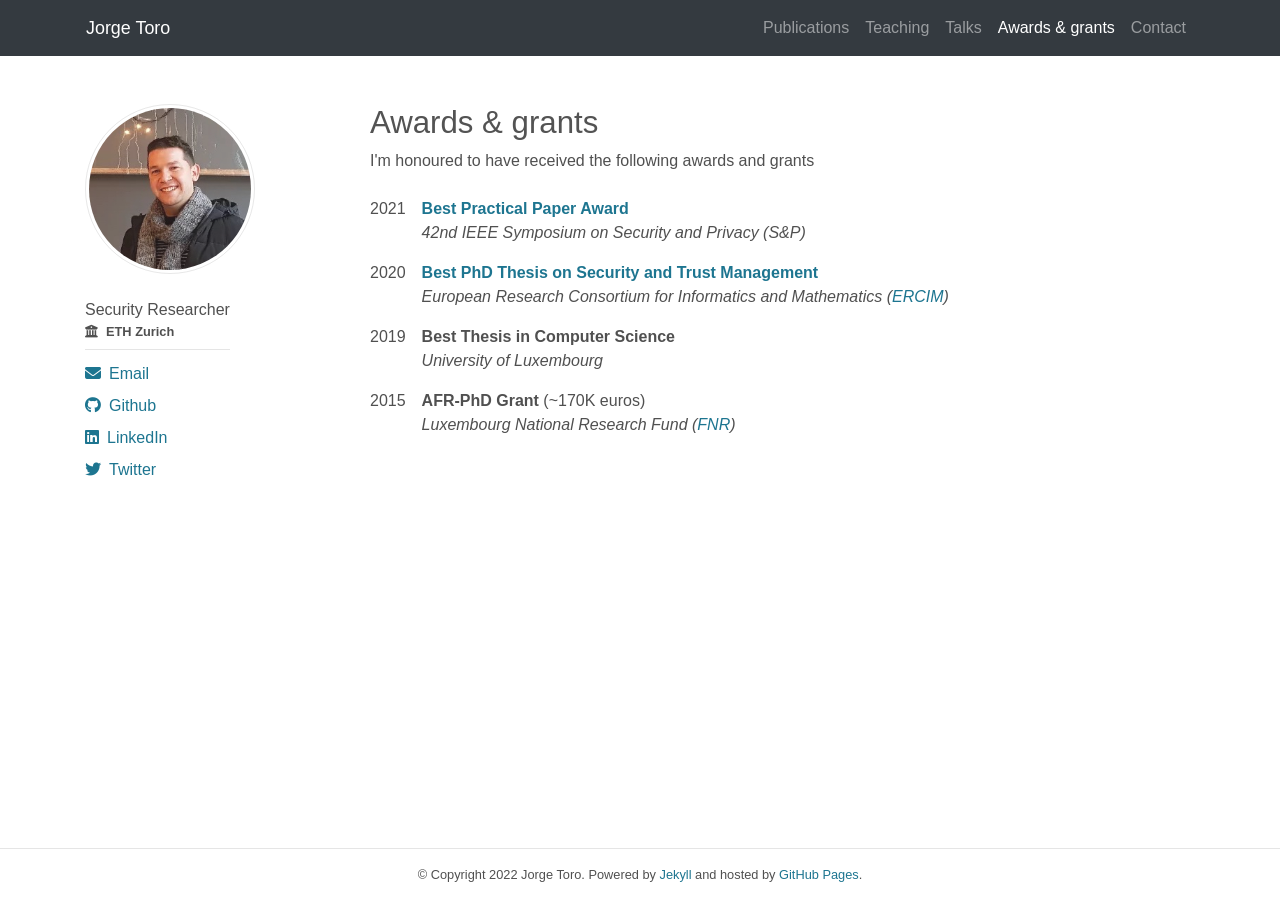
==== awards-n-grants/index.html @ 63fc3875 "update" ====
<!DOCTYPE html> <html lang="en"> <head> <meta charset="utf-8"> <meta name="viewport" content="width=device-width, initial-scale=1, shrink-to-fit=no"> <meta http-equiv="X-UA-Compatible" content="IE=edge"> <title> Awards & grants | Jorge Toro </title> <meta name="description" content="Jorge Toro's academic website."> <meta name="google-site-verification" content="XbaqVxXcDgBON_eYOMAfsf_VuzDrLs3RcIf-P2u_D7I"/> <link rel="stylesheet" href="https://cdn.jsdelivr.net/npm/bootstrap@4.6.2/dist/css/bootstrap.min.css" integrity="sha384-xOolHFLEh07PJGoPkLv1IbcEPTNtaed2xpHsD9ESMhqIYd0nLMwNLD69Npy4HI+N" crossorigin="anonymous"> <link rel="stylesheet" href="https://cdnjs.cloudflare.com/ajax/libs/font-awesome/6.1.2/css/all.min.css" crossorigin="anonymous"> <link href="/assets/img/favicon.png" rel="icon"> <link href="/assets/img/apple-touch-icon.png" rel="apple-touch-icon"> <link rel="stylesheet" href="https://gitcdn.link/repo/jwarby/jekyll-pygments-themes/master/github.css"/> <link rel="stylesheet" href="/assets/css/main.css"> <link rel="canonical" href="/awards-n-grants/"> </head> <body> <div class="bg-dark mb-5 pl-2 pr-2 pl-sm-0 pr-sm-0"> <nav id="navbar" class="container-md navbar navbar-expand-lg navbar-dark"> <a class="navbar-brand" href="/">Jorge Toro</a> <button class="navbar-toggler mb-1" type="button" data-toggle="collapse" data-target="#navbarSupportedContent" aria-controls="navbarSupportedContent" aria-expanded="false" aria-label="Toggle navigation"> <span class="navbar-toggler-icon"></span> </button> <div class="collapse navbar-collapse text-right ml-auto" id="navbarSupportedContent"> <ul class="navbar-nav ml-auto"> <li class="nav-item "> <a class="nav-link" href="/publications/"> Publications </a> </li> <li class="nav-item "> <a class="nav-link" href="/teaching/"> Teaching </a> </li> <li class="nav-item "> <a class="nav-link" href="/talks/"> Talks </a> </li> <li class="nav-item active"> <a class="nav-link" href="/awards-n-grants/"> Awards &amp; grants <span class="sr-only">(current)</span> </a> </li> <li class="nav-item "> <a class="nav-link" href="/contact/"> Contact </a> </li> </ul> </div> </nav> </div> <div id="main-container" class="container-md pb-5"> <div class="row"> <div class="col-sm-3 d-none d-sm-block d-sm-block"> <div class="row"> <div class="col-auto mb-3 pr-sm-4"> <img id="profile-img" src="/assets/img/profile-round.jpg" alt="Profile picture" class="w-100"> </div> <div class="col-auto"> <div class="bio pt-2">Security Researcher</div> <div class="affiliation font-weight-bold small pb-0 pb-sm-2"><a href="https://ethz.ch/en.html" target="_blank" rel="noopener noreferrer"><i class="fa fa-university mr-2"></i><span class="">ETH Zurich</span></a></div> <div class="social d-flex flex-sm-column mt-0 mt-sm-2"> <div class="pt-1 pb-1 pr-2"> <a href="mailto:%6A%6F%72%67%65.%74%6F%72%6F@%69%6E%66.%65%74%68%7A.%63%68"><i class="fas fa-envelope mr-2"></i><span class="d-none d-sm-inline">Email</span></a> </div> <div class="pt-1 pb-1 pr-2"> <a href="https://github.com/jorgetp" target="_blank" rel="noopener noreferrer"><i class="fab fa-github mr-2"></i><span class="d-none d-sm-inline">Github</span></a> </div> <div class="pt-1 pb-1 pr-2"> <a href="https://www.linkedin.com/in/jtoropozo" target="_blank" rel="noopener noreferrer"><i class="fab fa-linkedin mr-2"></i><span class="d-none d-sm-inline">LinkedIn</span></a> </div> <div class="pt-1 pb-1 pr-2"> <a href="https://twitter.com/jtoropozo" target="_blank" rel="noopener noreferrer"><i class="fab fa-twitter mr-2"></i><span class="d-none d-sm-inline">Twitter</span></a> </div> </div> </div> </div> </div> <div class="col-sm-9"> <div><h1>Awards &amp; grants</h1></div> <div>I'm honoured to have received the following awards and grants</div> <div class="mb-3"></div> <table> <tbody> <tr> <td>2021</td> <td> <strong><a href="https://www.ieee-security.org/TC/SP2021/awards.html" target="_blank" rel="noopener noreferrer">Best Practical Paper Award</a></strong><br><em>42nd IEEE Symposium on Security and Privacy (S&amp;P)</em> </td> </tr> <tr> <td>2020</td> <td> <strong><a href="https://www.iit.cnr.it/STM-WG/contentpage06.html" target="_blank" rel="noopener noreferrer">Best PhD Thesis on Security and Trust Management</a></strong><br><em>European Research Consortium for Informatics and Mathematics (<a href="https://www.ercim.eu" target="_blank" rel="noopener noreferrer">ERCIM</a>)</em> </td> </tr> <tr> <td>2019</td> <td> <strong>Best Thesis in Computer Science</strong><br><em>University of Luxembourg</em> </td> </tr> <tr> <td>2015</td> <td> <strong>AFR-PhD Grant</strong> (~170K euros)<br><em>Luxembourg National Research Fund (<a href="https://www.fnr.lu" target="_blank" rel="noopener noreferrer">FNR</a>)</em> </td> </tr> </tbody> </table> </div> </div> </div> <footer class="container-fluid p-3 small text-center"> © Copyright 2022 Jorge Toro. Powered by <a href="http://jekyllrb.com/" target="_blank" rel="noopener noreferrer">Jekyll</a> and hosted by <a href="https://pages.github.com/" target="_blank" rel="noopener noreferrer">GitHub Pages</a>. </footer> </body> <script src="https://cdn.jsdelivr.net/npm/jquery@3.5.1/dist/jquery.slim.min.js" integrity="sha384-DfXdz2htPH0lsSSs5nCTpuj/zy4C+OGpamoFVy38MVBnE+IbbVYUew+OrCXaRkfj" crossorigin="anonymous"></script> <script src="https://cdn.jsdelivr.net/npm/bootstrap@4.6.2/dist/js/bootstrap.bundle.min.js" integrity="sha384-Fy6S3B9q64WdZWQUiU+q4/2Lc9npb8tCaSX9FK7E8HnRr0Jz8D6OP9dO5Vg3Q9ct" crossorigin="anonymous"></script> </html>
---- assets/css/main.css ----
/******************************************************************************* Variables used throughout the theme. To adjust anything, simply edit the variables below and rebuild the theme. */ /******************************************************************************* Themes */ @media (prefers-color-scheme: light) { html { --bg-color: #ffffff; --code-bg-color: #f2f2f2; --text-color: #505050; --theme-color: #1d7590; --divider-color: rgba(0,0,0,.1); } } @media (prefers-color-scheme: dark) { html { --bg-color: #1C1C1D; --code-bg-color: #2c3237; --text-color: #c2c2c2; --theme-color: #7bcce4; --divider-color: #424246; } } /* ================= my custom styling================== */ html, body { color: var(--text-color); background-color: var(--bg-color); font-size: 16px; line-height: 1.5; height: 100%; display: flex; flex-direction: column; } /*#main-container, #navbar { max-width: 1000px; margin: auto; }*/ a, a:hover { color: var(--theme-color); } table th, table td { font-size: 1em; padding-left: 0; padding-right: 1em; padding-top: .5em; padding-bottom: .5em; vertical-align: top; } table.chrono tr td:first-child { white-space: nowrap; } #profile-img { border-radius: 50%; padding: 3px; border: 1px solid var(--divider-color); max-width: 170px; opacity: .9; } #profile-img:hover { opacity: 1; } .navbar-brand { font-size: 1.12em; } .affiliation { border-bottom: 1px solid var(--divider-color); } .affiliation a > span, .affiliation a > i { color: var(--text-color); } .notice { background: var(--code-bg-color); border: 1px solid var(--divider-color); } h1, h2 { opacity: .98; font-weight: 500; } h1 { font-size: 1.95em; } h2 { font-size: 1.7em; } .mt-minus4 { margin-top: -4em; } ol.bibliography { margin: 0; padding: 1.5em; list-style: inherit; } ol.bibliography.mt-minus1 { margin-top: -.75em; } .bib-links { line-height: 2.2em; } .bib-link { white-space: nowrap; margin-right: .3em; padding: 4px 5.5px; border-radius: 3px; border: 1px solid #828282; color: var(--text-color); } .bib-link:hover { text-decoration: none; background: var(--theme-color); border: 1px solid var(--theme-color); color: var(--bg-color); } footer { margin-top: auto; border-top: 1px solid var(--divider-color); } /* responsive design */ @media (max-width: 576px) { #profile-img { max-width: 7em; } .affiliation { border-bottom: none; } .social { font-size: 1.5em; } } /*# sourceMappingURL=main.css.map */
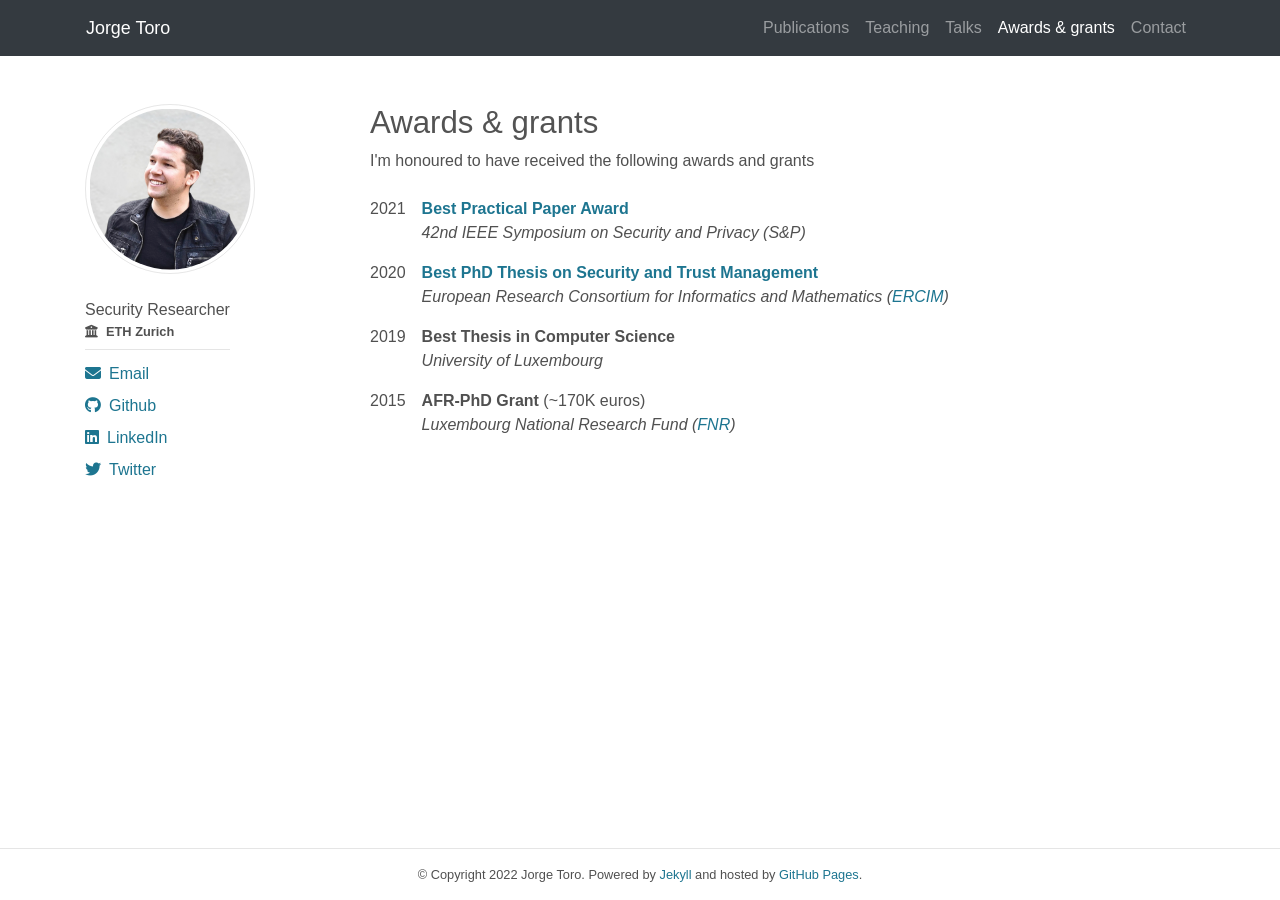
==== commit 6755f511: "update" ====
--- a/awards-n-grants/index.html
+++ b/awards-n-grants/index.html
@@ -1 +1 @@
-<!DOCTYPE html> <html lang="en"> <head> <meta charset="utf-8"> <meta name="viewport" content="width=device-width, initial-scale=1, shrink-to-fit=no"> <meta http-equiv="X-UA-Compatible" content="IE=edge"> <title> Awards & grants | Jorge Toro </title> <meta name="description" content="Jorge Toro's academic website."> <meta name="google-site-verification" content="XbaqVxXcDgBON_eYOMAfsf_VuzDrLs3RcIf-P2u_D7I"/> <link rel="stylesheet" href="https://cdn.jsdelivr.net/npm/bootstrap@4.6.2/dist/css/bootstrap.min.css" integrity="sha384-xOolHFLEh07PJGoPkLv1IbcEPTNtaed2xpHsD9ESMhqIYd0nLMwNLD69Npy4HI+N" crossorigin="anonymous"> <link rel="stylesheet" href="https://cdnjs.cloudflare.com/ajax/libs/font-awesome/6.1.2/css/all.min.css" crossorigin="anonymous"> <link href="/assets/img/favicon.png" rel="icon"> <link href="/assets/img/apple-touch-icon.png" rel="apple-touch-icon"> <link rel="stylesheet" href="https://gitcdn.link/repo/jwarby/jekyll-pygments-themes/master/github.css"/> <link rel="stylesheet" href="/assets/css/main.css"> <link rel="canonical" href="/awards-n-grants/"> </head> <body> <div class="bg-dark mb-5 pl-2 pr-2 pl-sm-0 pr-sm-0"> <nav id="navbar" class="container-md navbar navbar-expand-lg navbar-dark"> <a class="navbar-brand" href="/">Jorge Toro</a> <button class="navbar-toggler mb-1" type="button" data-toggle="collapse" data-target="#navbarSupportedContent" aria-controls="navbarSupportedContent" aria-expanded="false" aria-label="Toggle navigation"> <span class="navbar-toggler-icon"></span> </button> <div class="collapse navbar-collapse text-right ml-auto" id="navbarSupportedContent"> <ul class="navbar-nav ml-auto"> <li class="nav-item "> <a class="nav-link" href="/publications/"> Publications </a> </li> <li class="nav-item "> <a class="nav-link" href="/teaching/"> Teaching </a> </li> <li class="nav-item "> <a class="nav-link" href="/talks/"> Talks </a> </li> <li class="nav-item active"> <a class="nav-link" href="/awards-n-grants/"> Awards &amp; grants <span class="sr-only">(current)</span> </a> </li> <li class="nav-item "> <a class="nav-link" href="/contact/"> Contact </a> </li> </ul> </div> </nav> </div> <div id="main-container" class="container-md pb-5"> <div class="row"> <div class="col-sm-3 d-none d-sm-block d-sm-block"> <div class="row"> <div class="col-auto mb-3 pr-sm-4"> <img id="profile-img" src="/assets/img/profile-round.jpg" alt="Profile picture" class="w-100"> </div> <div class="col-auto"> <div class="bio pt-2">Security Researcher</div> <div class="affiliation font-weight-bold small pb-0 pb-sm-2"><a href="https://ethz.ch/en.html" target="_blank" rel="noopener noreferrer"><i class="fa fa-university mr-2"></i><span class="">ETH Zurich</span></a></div> <div class="social d-flex flex-sm-column mt-0 mt-sm-2"> <div class="pt-1 pb-1 pr-2"> <a href="mailto:%6A%6F%72%67%65.%74%6F%72%6F@%69%6E%66.%65%74%68%7A.%63%68"><i class="fas fa-envelope mr-2"></i><span class="d-none d-sm-inline">Email</span></a> </div> <div class="pt-1 pb-1 pr-2"> <a href="https://github.com/jorgetp" target="_blank" rel="noopener noreferrer"><i class="fab fa-github mr-2"></i><span class="d-none d-sm-inline">Github</span></a> </div> <div class="pt-1 pb-1 pr-2"> <a href="https://www.linkedin.com/in/jtoropozo" target="_blank" rel="noopener noreferrer"><i class="fab fa-linkedin mr-2"></i><span class="d-none d-sm-inline">LinkedIn</span></a> </div> <div class="pt-1 pb-1 pr-2"> <a href="https://twitter.com/jtoropozo" target="_blank" rel="noopener noreferrer"><i class="fab fa-twitter mr-2"></i><span class="d-none d-sm-inline">Twitter</span></a> </div> </div> </div> </div> </div> <div class="col-sm-9"> <div><h1>Awards &amp; grants</h1></div> <div>I'm honoured to have received the following awards and grants</div> <div class="mb-3"></div> <table> <tbody> <tr> <td>2021</td> <td> <strong><a href="https://www.ieee-security.org/TC/SP2021/awards.html" target="_blank" rel="noopener noreferrer">Best Practical Paper Award</a></strong><br><em>42nd IEEE Symposium on Security and Privacy (S&amp;P)</em> </td> </tr> <tr> <td>2020</td> <td> <strong><a href="https://www.iit.cnr.it/STM-WG/contentpage06.html" target="_blank" rel="noopener noreferrer">Best PhD Thesis on Security and Trust Management</a></strong><br><em>European Research Consortium for Informatics and Mathematics (<a href="https://www.ercim.eu" target="_blank" rel="noopener noreferrer">ERCIM</a>)</em> </td> </tr> <tr> <td>2019</td> <td> <strong>Best Thesis in Computer Science</strong><br><em>University of Luxembourg</em> </td> </tr> <tr> <td>2015</td> <td> <strong>AFR-PhD Grant</strong> (~170K euros)<br><em>Luxembourg National Research Fund (<a href="https://www.fnr.lu" target="_blank" rel="noopener noreferrer">FNR</a>)</em> </td> </tr> </tbody> </table> </div> </div> </div> <footer class="container-fluid p-3 small text-center"> © Copyright 2022 Jorge Toro. Powered by <a href="http://jekyllrb.com/" target="_blank" rel="noopener noreferrer">Jekyll</a> and hosted by <a href="https://pages.github.com/" target="_blank" rel="noopener noreferrer">GitHub Pages</a>. </footer> </body> <script src="https://cdn.jsdelivr.net/npm/jquery@3.5.1/dist/jquery.slim.min.js" integrity="sha384-DfXdz2htPH0lsSSs5nCTpuj/zy4C+OGpamoFVy38MVBnE+IbbVYUew+OrCXaRkfj" crossorigin="anonymous"></script> <script src="https://cdn.jsdelivr.net/npm/bootstrap@4.6.2/dist/js/bootstrap.bundle.min.js" integrity="sha384-Fy6S3B9q64WdZWQUiU+q4/2Lc9npb8tCaSX9FK7E8HnRr0Jz8D6OP9dO5Vg3Q9ct" crossorigin="anonymous"></script> </html>+<!DOCTYPE html> <html lang="en"> <head> <meta charset="utf-8"> <meta name="viewport" content="width=device-width, initial-scale=1, shrink-to-fit=no"> <meta http-equiv="X-UA-Compatible" content="IE=edge"> <title> Awards & grants | Jorge Toro </title> <meta name="description" content="Jorge Toro's academic website."> <meta name="google-site-verification" content="XbaqVxXcDgBON_eYOMAfsf_VuzDrLs3RcIf-P2u_D7I"/> <link rel="stylesheet" href="https://cdn.jsdelivr.net/npm/bootstrap@4.6.2/dist/css/bootstrap.min.css" integrity="sha384-xOolHFLEh07PJGoPkLv1IbcEPTNtaed2xpHsD9ESMhqIYd0nLMwNLD69Npy4HI+N" crossorigin="anonymous"> <link rel="stylesheet" href="https://cdnjs.cloudflare.com/ajax/libs/font-awesome/6.1.2/css/all.min.css" crossorigin="anonymous"> <link href="/assets/img/favicon.png" rel="icon"> <link href="/assets/img/apple-touch-icon.png" rel="apple-touch-icon"> <link rel="stylesheet" href="https://gitcdn.link/repo/jwarby/jekyll-pygments-themes/master/github.css"/> <link rel="stylesheet" href="/assets/css/main.css"> <link rel="canonical" href="/awards-n-grants/"> </head> <body> <div class="bg-dark mb-5 pl-2 pr-2 pl-sm-0 pr-sm-0"> <nav id="navbar" class="container-md navbar navbar-expand-lg navbar-dark"> <a class="navbar-brand" href="/">Jorge Toro</a> <button class="navbar-toggler mb-1" type="button" data-toggle="collapse" data-target="#navbarSupportedContent" aria-controls="navbarSupportedContent" aria-expanded="false" aria-label="Toggle navigation"> <span class="navbar-toggler-icon"></span> </button> <div class="collapse navbar-collapse text-right ml-auto" id="navbarSupportedContent"> <ul class="navbar-nav ml-auto"> <li class="nav-item "> <a class="nav-link" href="/publications/"> Publications </a> </li> <li class="nav-item "> <a class="nav-link" href="/teaching/"> Teaching </a> </li> <li class="nav-item "> <a class="nav-link" href="/talks/"> Talks </a> </li> <li class="nav-item active"> <a class="nav-link" href="/awards-n-grants/"> Awards &amp; grants <span class="sr-only">(current)</span> </a> </li> <li class="nav-item "> <a class="nav-link" href="/contact/"> Contact </a> </li> </ul> </div> </nav> </div> <div id="main-container" class="container-md pb-5"> <div class="row"> <div class="col-sm-3 d-none d-sm-block d-sm-block"> <div class="row"> <div class="col-auto mb-3 pr-sm-4"> <img id="profile-img" src="/assets/img/profile.jpg" alt="Profile picture" class="w-100"> </div> <div class="col-auto"> <div class="bio pt-2">Security Researcher</div> <div class="affiliation font-weight-bold small pb-0 pb-sm-2"><a href="https://ethz.ch/en.html" target="_blank" rel="noopener noreferrer"><i class="fa fa-university mr-2"></i><span class="">ETH Zurich</span></a></div> <div class="social d-flex flex-sm-column mt-0 mt-sm-2"> <div class="pt-1 pb-1 pr-2"> <a href="mailto:%6A%6F%72%67%65.%74%6F%72%6F@%69%6E%66.%65%74%68%7A.%63%68"><i class="fas fa-envelope mr-2"></i><span class="d-none d-sm-inline">Email</span></a> </div> <div class="pt-1 pb-1 pr-2"> <a href="https://github.com/jorgetp" target="_blank" rel="noopener noreferrer"><i class="fab fa-github mr-2"></i><span class="d-none d-sm-inline">Github</span></a> </div> <div class="pt-1 pb-1 pr-2"> <a href="https://www.linkedin.com/in/jtoropozo" target="_blank" rel="noopener noreferrer"><i class="fab fa-linkedin mr-2"></i><span class="d-none d-sm-inline">LinkedIn</span></a> </div> <div class="pt-1 pb-1 pr-2"> <a href="https://twitter.com/jtoropozo" target="_blank" rel="noopener noreferrer"><i class="fab fa-twitter mr-2"></i><span class="d-none d-sm-inline">Twitter</span></a> </div> </div> </div> </div> </div> <div class="col-sm-9"> <div><h1>Awards &amp; grants</h1></div> <div>I'm honoured to have received the following awards and grants</div> <div class="mb-3"></div> <table> <tbody> <tr> <td>2021</td> <td> <strong><a href="https://www.ieee-security.org/TC/SP2021/awards.html" target="_blank" rel="noopener noreferrer">Best Practical Paper Award</a></strong><br><em>42nd IEEE Symposium on Security and Privacy (S&amp;P)</em> </td> </tr> <tr> <td>2020</td> <td> <strong><a href="https://www.iit.cnr.it/STM-WG/contentpage06.html" target="_blank" rel="noopener noreferrer">Best PhD Thesis on Security and Trust Management</a></strong><br><em>European Research Consortium for Informatics and Mathematics (<a href="https://www.ercim.eu" target="_blank" rel="noopener noreferrer">ERCIM</a>)</em> </td> </tr> <tr> <td>2019</td> <td> <strong>Best Thesis in Computer Science</strong><br><em>University of Luxembourg</em> </td> </tr> <tr> <td>2015</td> <td> <strong>AFR-PhD Grant</strong> (~170K euros)<br><em>Luxembourg National Research Fund (<a href="https://www.fnr.lu" target="_blank" rel="noopener noreferrer">FNR</a>)</em> </td> </tr> </tbody> </table> </div> </div> </div> <footer class="container-fluid p-3 small text-center"> © Copyright 2022 Jorge Toro. Powered by <a href="http://jekyllrb.com/" target="_blank" rel="noopener noreferrer">Jekyll</a> and hosted by <a href="https://pages.github.com/" target="_blank" rel="noopener noreferrer">GitHub Pages</a>. </footer> </body> <script src="https://cdn.jsdelivr.net/npm/jquery@3.5.1/dist/jquery.slim.min.js" integrity="sha384-DfXdz2htPH0lsSSs5nCTpuj/zy4C+OGpamoFVy38MVBnE+IbbVYUew+OrCXaRkfj" crossorigin="anonymous"></script> <script src="https://cdn.jsdelivr.net/npm/bootstrap@4.6.2/dist/js/bootstrap.bundle.min.js" integrity="sha384-Fy6S3B9q64WdZWQUiU+q4/2Lc9npb8tCaSX9FK7E8HnRr0Jz8D6OP9dO5Vg3Q9ct" crossorigin="anonymous"></script> </html>
--- a/assets/css/main.css
+++ b/assets/css/main.css
@@ -1 +1 @@
-/******************************************************************************* Variables used throughout the theme. To adjust anything, simply edit the variables below and rebuild the theme. */ /******************************************************************************* Themes */ @media (prefers-color-scheme: light) { html { --bg-color: #ffffff; --code-bg-color: #f2f2f2; --text-color: #505050; --theme-color: #1d7590; --divider-color: rgba(0,0,0,.1); } } @media (prefers-color-scheme: dark) { html { --bg-color: #1C1C1D; --code-bg-color: #2c3237; --text-color: #c2c2c2; --theme-color: #7bcce4; --divider-color: #424246; } } /* ================= my custom styling================== */ html, body { color: var(--text-color); background-color: var(--bg-color); font-size: 16px; line-height: 1.5; height: 100%; display: flex; flex-direction: column; } /*#main-container, #navbar { max-width: 1000px; margin: auto; }*/ a, a:hover { color: var(--theme-color); } table th, table td { font-size: 1em; padding-left: 0; padding-right: 1em; padding-top: .5em; padding-bottom: .5em; vertical-align: top; } table.chrono tr td:first-child { white-space: nowrap; } #profile-img { border-radius: 50%; padding: 3px; border: 1px solid var(--divider-color); max-width: 170px; opacity: .9; } #profile-img:hover { opacity: 1; } .navbar-brand { font-size: 1.12em; } .affiliation { border-bottom: 1px solid var(--divider-color); } .affiliation a > span, .affiliation a > i { color: var(--text-color); } .notice { background: var(--code-bg-color); border: 1px solid var(--divider-color); } h1, h2 { opacity: .98; font-weight: 500; } h1 { font-size: 1.95em; } h2 { font-size: 1.7em; } .mt-minus4 { margin-top: -4em; } ol.bibliography { margin: 0; padding: 1.5em; list-style: inherit; } ol.bibliography.mt-minus1 { margin-top: -.75em; } .bib-links { line-height: 2.2em; } .bib-link { white-space: nowrap; margin-right: .3em; padding: 4px 5.5px; border-radius: 3px; border: 1px solid #828282; color: var(--text-color); } .bib-link:hover { text-decoration: none; background: var(--theme-color); border: 1px solid var(--theme-color); color: var(--bg-color); } footer { margin-top: auto; border-top: 1px solid var(--divider-color); } /* responsive design */ @media (max-width: 576px) { #profile-img { max-width: 7em; } .affiliation { border-bottom: none; } .social { font-size: 1.5em; } } /*# sourceMappingURL=main.css.map */+/******************************************************************************* Variables used throughout the theme. To adjust anything, simply edit the variables below and rebuild the theme. */ /******************************************************************************* Themes */ @media (prefers-color-scheme: light) { html { --bg-color: #ffffff; --code-bg-color: #f2f2f2; --text-color: #505050; --theme-color: #1d7590; --divider-color: rgba(0,0,0,.1); } } @media (prefers-color-scheme: dark) { html { --bg-color: #1C1C1D; --code-bg-color: #2c3237; --text-color: #c2c2c2; --theme-color: #7bcce4; --divider-color: #424246; } } /* ================= my custom styling================== */ html, body { color: var(--text-color); background-color: var(--bg-color); font-size: 16px; line-height: 1.5; height: 100%; display: flex; flex-direction: column; } /*#main-container, #navbar { max-width: 1000px; margin: auto; }*/ a, a:hover { color: var(--theme-color); } table th, table td { font-size: 1em; padding-left: 0; padding-right: 1em; padding-top: .5em; padding-bottom: .5em; vertical-align: top; } table.chrono tr td:first-child { white-space: nowrap; } #profile-img { border-radius: 50%; padding: 3.5px; border: 1px solid var(--divider-color); max-width: 170px; opacity: .95; } .navbar-brand { font-size: 1.12em; } .affiliation { border-bottom: 1px solid var(--divider-color); } .affiliation a > span, .affiliation a > i { color: var(--text-color); } .notice { background: var(--code-bg-color); border: 1px solid var(--divider-color); } h1, h2 { opacity: .98; font-weight: 500; } h1 { font-size: 1.95em; } h2 { font-size: 1.7em; } .mt-minus4 { margin-top: -4em; } ol.bibliography { margin: 0; padding: 1.5em; list-style: inherit; } ol.bibliography.mt-minus1 { margin-top: -.75em; } .bib-links { line-height: 2.2em; } .bib-link { white-space: nowrap; margin-right: .3em; padding: 4px 5.5px; border-radius: 3px; border: 1px solid #828282; color: var(--text-color); } .bib-link:hover { text-decoration: none; background: var(--theme-color); border: 1px solid var(--theme-color); color: var(--bg-color); } footer { margin-top: auto; border-top: 1px solid var(--divider-color); } /* responsive design */ @media (max-width: 576px) { #profile-img { max-width: 7em; } .affiliation { border-bottom: none; } .social { font-size: 1.5em; } } /*# sourceMappingURL=main.css.map */
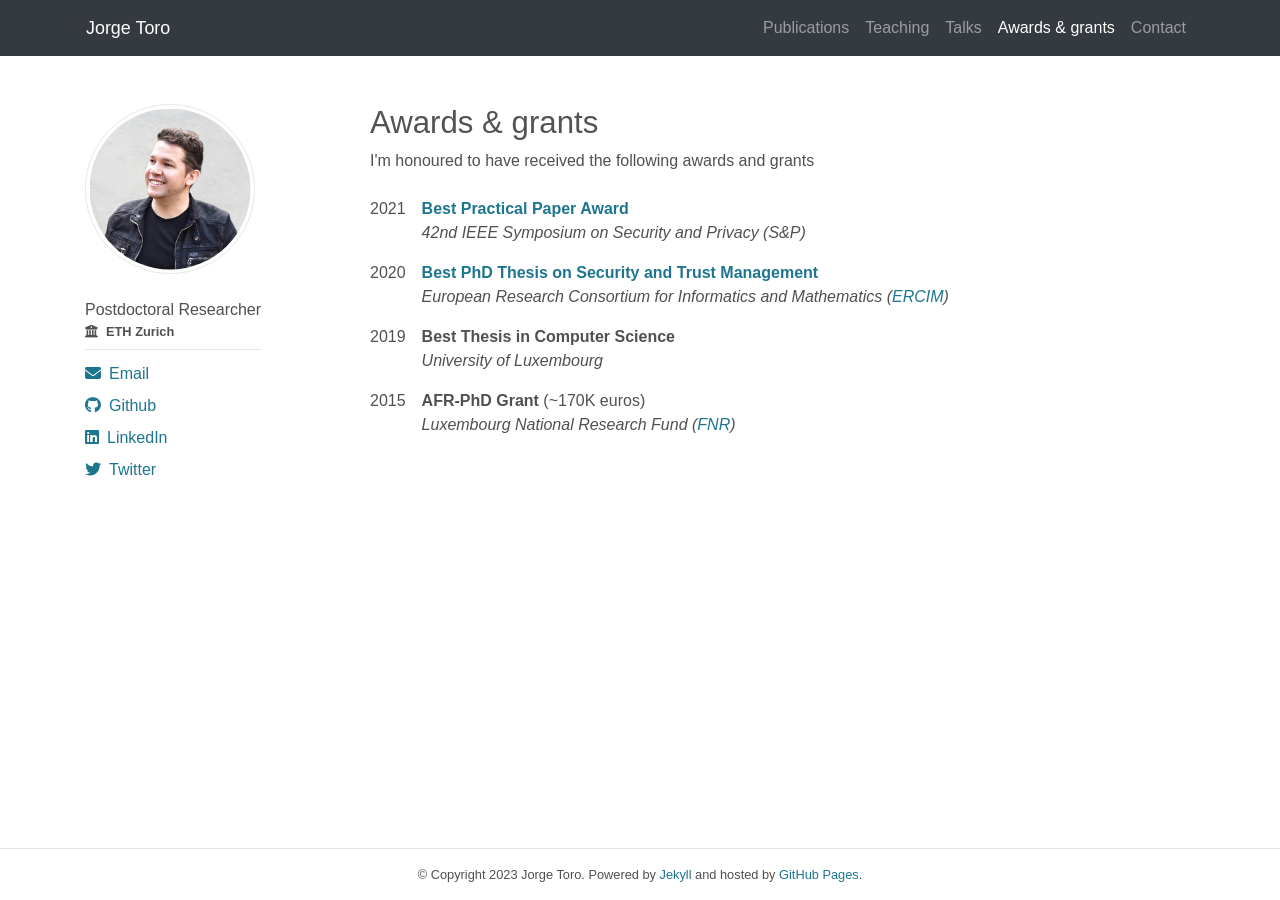
==== commit 78369409: "update" ====
--- a/awards-n-grants/index.html
+++ b/awards-n-grants/index.html
@@ -1 +1 @@
-<!DOCTYPE html> <html lang="en"> <head> <meta charset="utf-8"> <meta name="viewport" content="width=device-width, initial-scale=1, shrink-to-fit=no"> <meta http-equiv="X-UA-Compatible" content="IE=edge"> <title> Awards & grants | Jorge Toro </title> <meta name="description" content="Jorge Toro's academic website."> <meta name="google-site-verification" content="XbaqVxXcDgBON_eYOMAfsf_VuzDrLs3RcIf-P2u_D7I"/> <link rel="stylesheet" href="https://cdn.jsdelivr.net/npm/bootstrap@4.6.2/dist/css/bootstrap.min.css" integrity="sha384-xOolHFLEh07PJGoPkLv1IbcEPTNtaed2xpHsD9ESMhqIYd0nLMwNLD69Npy4HI+N" crossorigin="anonymous"> <link rel="stylesheet" href="https://cdnjs.cloudflare.com/ajax/libs/font-awesome/6.1.2/css/all.min.css" crossorigin="anonymous"> <link href="/assets/img/favicon.png" rel="icon"> <link href="/assets/img/apple-touch-icon.png" rel="apple-touch-icon"> <link rel="stylesheet" href="https://gitcdn.link/repo/jwarby/jekyll-pygments-themes/master/github.css"/> <link rel="stylesheet" href="/assets/css/main.css"> <link rel="canonical" href="/awards-n-grants/"> </head> <body> <div class="bg-dark mb-5 pl-2 pr-2 pl-sm-0 pr-sm-0"> <nav id="navbar" class="container-md navbar navbar-expand-lg navbar-dark"> <a class="navbar-brand" href="/">Jorge Toro</a> <button class="navbar-toggler mb-1" type="button" data-toggle="collapse" data-target="#navbarSupportedContent" aria-controls="navbarSupportedContent" aria-expanded="false" aria-label="Toggle navigation"> <span class="navbar-toggler-icon"></span> </button> <div class="collapse navbar-collapse text-right ml-auto" id="navbarSupportedContent"> <ul class="navbar-nav ml-auto"> <li class="nav-item "> <a class="nav-link" href="/publications/"> Publications </a> </li> <li class="nav-item "> <a class="nav-link" href="/teaching/"> Teaching </a> </li> <li class="nav-item "> <a class="nav-link" href="/talks/"> Talks </a> </li> <li class="nav-item active"> <a class="nav-link" href="/awards-n-grants/"> Awards &amp; grants <span class="sr-only">(current)</span> </a> </li> <li class="nav-item "> <a class="nav-link" href="/contact/"> Contact </a> </li> </ul> </div> </nav> </div> <div id="main-container" class="container-md pb-5"> <div class="row"> <div class="col-sm-3 d-none d-sm-block d-sm-block"> <div class="row"> <div class="col-auto mb-3 pr-sm-4"> <img id="profile-img" src="/assets/img/profile.jpg" alt="Profile picture" class="w-100"> </div> <div class="col-auto"> <div class="bio pt-2">Security Researcher</div> <div class="affiliation font-weight-bold small pb-0 pb-sm-2"><a href="https://ethz.ch/en.html" target="_blank" rel="noopener noreferrer"><i class="fa fa-university mr-2"></i><span class="">ETH Zurich</span></a></div> <div class="social d-flex flex-sm-column mt-0 mt-sm-2"> <div class="pt-1 pb-1 pr-2"> <a href="mailto:%6A%6F%72%67%65.%74%6F%72%6F@%69%6E%66.%65%74%68%7A.%63%68"><i class="fas fa-envelope mr-2"></i><span class="d-none d-sm-inline">Email</span></a> </div> <div class="pt-1 pb-1 pr-2"> <a href="https://github.com/jorgetp" target="_blank" rel="noopener noreferrer"><i class="fab fa-github mr-2"></i><span class="d-none d-sm-inline">Github</span></a> </div> <div class="pt-1 pb-1 pr-2"> <a href="https://www.linkedin.com/in/jtoropozo" target="_blank" rel="noopener noreferrer"><i class="fab fa-linkedin mr-2"></i><span class="d-none d-sm-inline">LinkedIn</span></a> </div> <div class="pt-1 pb-1 pr-2"> <a href="https://twitter.com/jtoropozo" target="_blank" rel="noopener noreferrer"><i class="fab fa-twitter mr-2"></i><span class="d-none d-sm-inline">Twitter</span></a> </div> </div> </div> </div> </div> <div class="col-sm-9"> <div><h1>Awards &amp; grants</h1></div> <div>I'm honoured to have received the following awards and grants</div> <div class="mb-3"></div> <table> <tbody> <tr> <td>2021</td> <td> <strong><a href="https://www.ieee-security.org/TC/SP2021/awards.html" target="_blank" rel="noopener noreferrer">Best Practical Paper Award</a></strong><br><em>42nd IEEE Symposium on Security and Privacy (S&amp;P)</em> </td> </tr> <tr> <td>2020</td> <td> <strong><a href="https://www.iit.cnr.it/STM-WG/contentpage06.html" target="_blank" rel="noopener noreferrer">Best PhD Thesis on Security and Trust Management</a></strong><br><em>European Research Consortium for Informatics and Mathematics (<a href="https://www.ercim.eu" target="_blank" rel="noopener noreferrer">ERCIM</a>)</em> </td> </tr> <tr> <td>2019</td> <td> <strong>Best Thesis in Computer Science</strong><br><em>University of Luxembourg</em> </td> </tr> <tr> <td>2015</td> <td> <strong>AFR-PhD Grant</strong> (~170K euros)<br><em>Luxembourg National Research Fund (<a href="https://www.fnr.lu" target="_blank" rel="noopener noreferrer">FNR</a>)</em> </td> </tr> </tbody> </table> </div> </div> </div> <footer class="container-fluid p-3 small text-center"> © Copyright 2022 Jorge Toro. Powered by <a href="http://jekyllrb.com/" target="_blank" rel="noopener noreferrer">Jekyll</a> and hosted by <a href="https://pages.github.com/" target="_blank" rel="noopener noreferrer">GitHub Pages</a>. </footer> </body> <script src="https://cdn.jsdelivr.net/npm/jquery@3.5.1/dist/jquery.slim.min.js" integrity="sha384-DfXdz2htPH0lsSSs5nCTpuj/zy4C+OGpamoFVy38MVBnE+IbbVYUew+OrCXaRkfj" crossorigin="anonymous"></script> <script src="https://cdn.jsdelivr.net/npm/bootstrap@4.6.2/dist/js/bootstrap.bundle.min.js" integrity="sha384-Fy6S3B9q64WdZWQUiU+q4/2Lc9npb8tCaSX9FK7E8HnRr0Jz8D6OP9dO5Vg3Q9ct" crossorigin="anonymous"></script> </html>+<!DOCTYPE html> <html lang="en"> <head> <meta charset="utf-8"> <meta name="viewport" content="width=device-width, initial-scale=1, shrink-to-fit=no"> <meta http-equiv="X-UA-Compatible" content="IE=edge"> <title> Awards & grants | Jorge Toro </title> <meta name="description" content="Jorge Toro's academic website."> <meta name="google-site-verification" content="XbaqVxXcDgBON_eYOMAfsf_VuzDrLs3RcIf-P2u_D7I"/> <link rel="stylesheet" href="https://cdn.jsdelivr.net/npm/bootstrap@4.6.2/dist/css/bootstrap.min.css" integrity="sha384-xOolHFLEh07PJGoPkLv1IbcEPTNtaed2xpHsD9ESMhqIYd0nLMwNLD69Npy4HI+N" crossorigin="anonymous"> <link rel="stylesheet" href="https://cdnjs.cloudflare.com/ajax/libs/font-awesome/6.1.2/css/all.min.css" crossorigin="anonymous"> <link href="/assets/img/favicon.png" rel="icon"> <link href="/assets/img/apple-touch-icon.png" rel="apple-touch-icon"> <link rel="stylesheet" href="https://gitcdn.link/repo/jwarby/jekyll-pygments-themes/master/github.css"/> <link rel="stylesheet" href="/assets/css/main.css"> <link rel="canonical" href="/awards-n-grants/"> </head> <body> <div class="bg-dark mb-5 pl-2 pr-2 pl-sm-0 pr-sm-0"> <nav id="navbar" class="container-md navbar navbar-expand-lg navbar-dark"> <a class="navbar-brand" href="/">Jorge Toro</a> <button class="navbar-toggler mb-1" type="button" data-toggle="collapse" data-target="#navbarSupportedContent" aria-controls="navbarSupportedContent" aria-expanded="false" aria-label="Toggle navigation"> <span class="navbar-toggler-icon"></span> </button> <div class="collapse navbar-collapse text-right ml-auto" id="navbarSupportedContent"> <ul class="navbar-nav ml-auto"> <li class="nav-item "> <a class="nav-link" href="/publications/"> Publications </a> </li> <li class="nav-item "> <a class="nav-link" href="/teaching/"> Teaching </a> </li> <li class="nav-item "> <a class="nav-link" href="/talks/"> Talks </a> </li> <li class="nav-item active"> <a class="nav-link" href="/awards-n-grants/"> Awards &amp; grants <span class="sr-only">(current)</span> </a> </li> <li class="nav-item "> <a class="nav-link" href="/contact/"> Contact </a> </li> </ul> </div> </nav> </div> <div id="main-container" class="container-md pb-5"> <div class="row"> <div class="col-sm-3 d-none d-sm-block d-sm-block"> <div class="row"> <div class="col-auto mb-3 pr-sm-4"> <img id="profile-img" src="/assets/img/profile.jpg" alt="Profile picture" class="w-100"> </div> <div class="col-auto"> <div class="bio pt-2">Postdoctoral Researcher</div> <div class="affiliation font-weight-bold small pb-0 pb-sm-2"><a href="https://ethz.ch/en.html" target="_blank" rel="noopener noreferrer"><i class="fa fa-university mr-2"></i><span class="">ETH Zurich</span></a></div> <div class="social d-flex flex-sm-column mt-0 mt-sm-2"> <div class="pt-1 pb-1 pr-2"> <a href="mailto:%6A%6F%72%67%65.%74%6F%72%6F@%69%6E%66.%65%74%68%7A.%63%68"><i class="fas fa-envelope mr-2"></i><span class="d-none d-sm-inline">Email</span></a> </div> <div class="pt-1 pb-1 pr-2"> <a href="https://github.com/jorgetp" target="_blank" rel="noopener noreferrer"><i class="fab fa-github mr-2"></i><span class="d-none d-sm-inline">Github</span></a> </div> <div class="pt-1 pb-1 pr-2"> <a href="https://www.linkedin.com/in/jtoropozo" target="_blank" rel="noopener noreferrer"><i class="fab fa-linkedin mr-2"></i><span class="d-none d-sm-inline">LinkedIn</span></a> </div> <div class="pt-1 pb-1 pr-2"> <a href="https://twitter.com/jtoropozo" target="_blank" rel="noopener noreferrer"><i class="fab fa-twitter mr-2"></i><span class="d-none d-sm-inline">Twitter</span></a> </div> </div> </div> </div> </div> <div class="col-sm-9"> <div><h1>Awards &amp; grants</h1></div> <div>I'm honoured to have received the following awards and grants</div> <div class="mb-3"></div> <table> <tbody> <tr> <td>2021</td> <td> <strong><a href="https://www.ieee-security.org/TC/SP2021/awards.html" target="_blank" rel="noopener noreferrer">Best Practical Paper Award</a></strong><br><em>42nd IEEE Symposium on Security and Privacy (S&amp;P)</em> </td> </tr> <tr> <td>2020</td> <td> <strong><a href="https://www.iit.cnr.it/STM-WG/contentpage06.html" target="_blank" rel="noopener noreferrer">Best PhD Thesis on Security and Trust Management</a></strong><br><em>European Research Consortium for Informatics and Mathematics (<a href="https://www.ercim.eu" target="_blank" rel="noopener noreferrer">ERCIM</a>)</em> </td> </tr> <tr> <td>2019</td> <td> <strong>Best Thesis in Computer Science</strong><br><em>University of Luxembourg</em> </td> </tr> <tr> <td>2015</td> <td> <strong>AFR-PhD Grant</strong> (~170K euros)<br><em>Luxembourg National Research Fund (<a href="https://www.fnr.lu" target="_blank" rel="noopener noreferrer">FNR</a>)</em> </td> </tr> </tbody> </table> </div> </div> </div> <footer class="container-fluid p-3 small text-center"> © Copyright 2023 Jorge Toro. Powered by <a href="http://jekyllrb.com/" target="_blank" rel="noopener noreferrer">Jekyll</a> and hosted by <a href="https://pages.github.com/" target="_blank" rel="noopener noreferrer">GitHub Pages</a>. </footer> </body> <script src="https://cdn.jsdelivr.net/npm/jquery@3.5.1/dist/jquery.slim.min.js" integrity="sha384-DfXdz2htPH0lsSSs5nCTpuj/zy4C+OGpamoFVy38MVBnE+IbbVYUew+OrCXaRkfj" crossorigin="anonymous"></script> <script src="https://cdn.jsdelivr.net/npm/bootstrap@4.6.2/dist/js/bootstrap.bundle.min.js" integrity="sha384-Fy6S3B9q64WdZWQUiU+q4/2Lc9npb8tCaSX9FK7E8HnRr0Jz8D6OP9dO5Vg3Q9ct" crossorigin="anonymous"></script> </html>
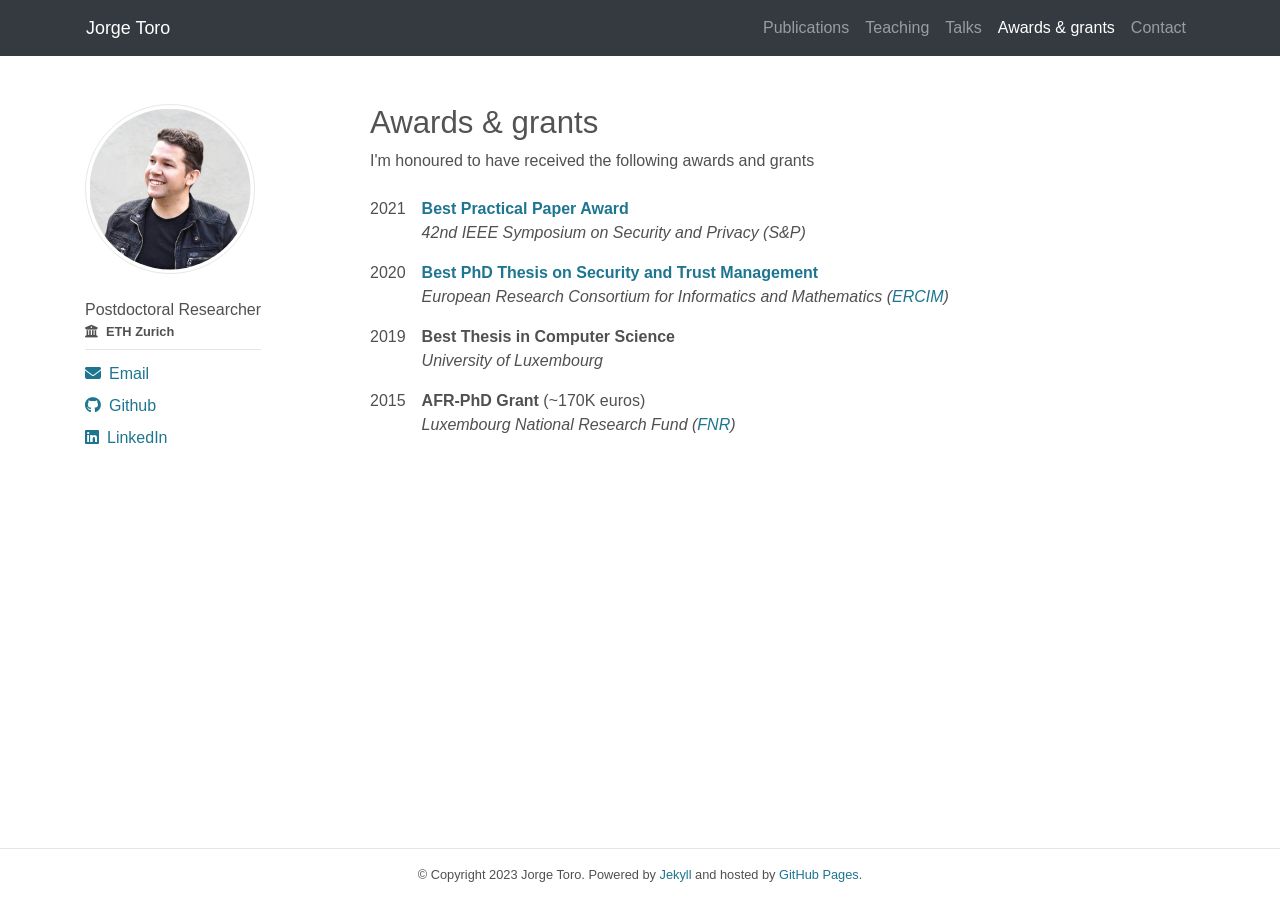
==== commit ce0a2add: "update" ====
--- a/awards-n-grants/index.html
+++ b/awards-n-grants/index.html
@@ -1 +1 @@
-<!DOCTYPE html> <html lang="en"> <head> <meta charset="utf-8"> <meta name="viewport" content="width=device-width, initial-scale=1, shrink-to-fit=no"> <meta http-equiv="X-UA-Compatible" content="IE=edge"> <title> Awards & grants | Jorge Toro </title> <meta name="description" content="Jorge Toro's academic website."> <meta name="google-site-verification" content="XbaqVxXcDgBON_eYOMAfsf_VuzDrLs3RcIf-P2u_D7I"/> <link rel="stylesheet" href="https://cdn.jsdelivr.net/npm/bootstrap@4.6.2/dist/css/bootstrap.min.css" integrity="sha384-xOolHFLEh07PJGoPkLv1IbcEPTNtaed2xpHsD9ESMhqIYd0nLMwNLD69Npy4HI+N" crossorigin="anonymous"> <link rel="stylesheet" href="https://cdnjs.cloudflare.com/ajax/libs/font-awesome/6.1.2/css/all.min.css" crossorigin="anonymous"> <link href="/assets/img/favicon.png" rel="icon"> <link href="/assets/img/apple-touch-icon.png" rel="apple-touch-icon"> <link rel="stylesheet" href="https://gitcdn.link/repo/jwarby/jekyll-pygments-themes/master/github.css"/> <link rel="stylesheet" href="/assets/css/main.css"> <link rel="canonical" href="/awards-n-grants/"> </head> <body> <div class="bg-dark mb-5 pl-2 pr-2 pl-sm-0 pr-sm-0"> <nav id="navbar" class="container-md navbar navbar-expand-lg navbar-dark"> <a class="navbar-brand" href="/">Jorge Toro</a> <button class="navbar-toggler mb-1" type="button" data-toggle="collapse" data-target="#navbarSupportedContent" aria-controls="navbarSupportedContent" aria-expanded="false" aria-label="Toggle navigation"> <span class="navbar-toggler-icon"></span> </button> <div class="collapse navbar-collapse text-right ml-auto" id="navbarSupportedContent"> <ul class="navbar-nav ml-auto"> <li class="nav-item "> <a class="nav-link" href="/publications/"> Publications </a> </li> <li class="nav-item "> <a class="nav-link" href="/teaching/"> Teaching </a> </li> <li class="nav-item "> <a class="nav-link" href="/talks/"> Talks </a> </li> <li class="nav-item active"> <a class="nav-link" href="/awards-n-grants/"> Awards &amp; grants <span class="sr-only">(current)</span> </a> </li> <li class="nav-item "> <a class="nav-link" href="/contact/"> Contact </a> </li> </ul> </div> </nav> </div> <div id="main-container" class="container-md pb-5"> <div class="row"> <div class="col-sm-3 d-none d-sm-block d-sm-block"> <div class="row"> <div class="col-auto mb-3 pr-sm-4"> <img id="profile-img" src="/assets/img/profile.jpg" alt="Profile picture" class="w-100"> </div> <div class="col-auto"> <div class="bio pt-2">Postdoctoral Researcher</div> <div class="affiliation font-weight-bold small pb-0 pb-sm-2"><a href="https://ethz.ch/en.html" target="_blank" rel="noopener noreferrer"><i class="fa fa-university mr-2"></i><span class="">ETH Zurich</span></a></div> <div class="social d-flex flex-sm-column mt-0 mt-sm-2"> <div class="pt-1 pb-1 pr-2"> <a href="mailto:%6A%6F%72%67%65.%74%6F%72%6F@%69%6E%66.%65%74%68%7A.%63%68"><i class="fas fa-envelope mr-2"></i><span class="d-none d-sm-inline">Email</span></a> </div> <div class="pt-1 pb-1 pr-2"> <a href="https://github.com/jorgetp" target="_blank" rel="noopener noreferrer"><i class="fab fa-github mr-2"></i><span class="d-none d-sm-inline">Github</span></a> </div> <div class="pt-1 pb-1 pr-2"> <a href="https://www.linkedin.com/in/jtoropozo" target="_blank" rel="noopener noreferrer"><i class="fab fa-linkedin mr-2"></i><span class="d-none d-sm-inline">LinkedIn</span></a> </div> <div class="pt-1 pb-1 pr-2"> <a href="https://twitter.com/jtoropozo" target="_blank" rel="noopener noreferrer"><i class="fab fa-twitter mr-2"></i><span class="d-none d-sm-inline">Twitter</span></a> </div> </div> </div> </div> </div> <div class="col-sm-9"> <div><h1>Awards &amp; grants</h1></div> <div>I'm honoured to have received the following awards and grants</div> <div class="mb-3"></div> <table> <tbody> <tr> <td>2021</td> <td> <strong><a href="https://www.ieee-security.org/TC/SP2021/awards.html" target="_blank" rel="noopener noreferrer">Best Practical Paper Award</a></strong><br><em>42nd IEEE Symposium on Security and Privacy (S&amp;P)</em> </td> </tr> <tr> <td>2020</td> <td> <strong><a href="https://www.iit.cnr.it/STM-WG/contentpage06.html" target="_blank" rel="noopener noreferrer">Best PhD Thesis on Security and Trust Management</a></strong><br><em>European Research Consortium for Informatics and Mathematics (<a href="https://www.ercim.eu" target="_blank" rel="noopener noreferrer">ERCIM</a>)</em> </td> </tr> <tr> <td>2019</td> <td> <strong>Best Thesis in Computer Science</strong><br><em>University of Luxembourg</em> </td> </tr> <tr> <td>2015</td> <td> <strong>AFR-PhD Grant</strong> (~170K euros)<br><em>Luxembourg National Research Fund (<a href="https://www.fnr.lu" target="_blank" rel="noopener noreferrer">FNR</a>)</em> </td> </tr> </tbody> </table> </div> </div> </div> <footer class="container-fluid p-3 small text-center"> © Copyright 2023 Jorge Toro. Powered by <a href="http://jekyllrb.com/" target="_blank" rel="noopener noreferrer">Jekyll</a> and hosted by <a href="https://pages.github.com/" target="_blank" rel="noopener noreferrer">GitHub Pages</a>. </footer> </body> <script src="https://cdn.jsdelivr.net/npm/jquery@3.5.1/dist/jquery.slim.min.js" integrity="sha384-DfXdz2htPH0lsSSs5nCTpuj/zy4C+OGpamoFVy38MVBnE+IbbVYUew+OrCXaRkfj" crossorigin="anonymous"></script> <script src="https://cdn.jsdelivr.net/npm/bootstrap@4.6.2/dist/js/bootstrap.bundle.min.js" integrity="sha384-Fy6S3B9q64WdZWQUiU+q4/2Lc9npb8tCaSX9FK7E8HnRr0Jz8D6OP9dO5Vg3Q9ct" crossorigin="anonymous"></script> </html>+<!DOCTYPE html> <html lang="en"> <head> <meta charset="utf-8"> <meta name="viewport" content="width=device-width, initial-scale=1, shrink-to-fit=no"> <meta http-equiv="X-UA-Compatible" content="IE=edge"> <title> Awards & grants | Jorge Toro </title> <meta name="description" content="Jorge Toro's academic website."> <meta name="google-site-verification" content="XbaqVxXcDgBON_eYOMAfsf_VuzDrLs3RcIf-P2u_D7I"/> <link rel="stylesheet" href="https://cdn.jsdelivr.net/npm/bootstrap@4.6.2/dist/css/bootstrap.min.css" integrity="sha384-xOolHFLEh07PJGoPkLv1IbcEPTNtaed2xpHsD9ESMhqIYd0nLMwNLD69Npy4HI+N" crossorigin="anonymous"> <link rel="stylesheet" href="https://cdnjs.cloudflare.com/ajax/libs/font-awesome/6.1.2/css/all.min.css" crossorigin="anonymous"> <link href="/assets/img/favicon.png" rel="icon"> <link href="/assets/img/apple-touch-icon.png" rel="apple-touch-icon"> <link rel="stylesheet" href="https://gitcdn.link/repo/jwarby/jekyll-pygments-themes/master/github.css"/> <link rel="stylesheet" href="/assets/css/main.css"> <link rel="canonical" href="/awards-n-grants/"> </head> <body> <div class="bg-dark mb-5 pl-2 pr-2 pl-sm-0 pr-sm-0"> <nav id="navbar" class="container-md navbar navbar-expand-lg navbar-dark"> <a class="navbar-brand" href="/">Jorge Toro</a> <button class="navbar-toggler mb-1" type="button" data-toggle="collapse" data-target="#navbarSupportedContent" aria-controls="navbarSupportedContent" aria-expanded="false" aria-label="Toggle navigation"> <span class="navbar-toggler-icon"></span> </button> <div class="collapse navbar-collapse text-right ml-auto" id="navbarSupportedContent"> <ul class="navbar-nav ml-auto"> <li class="nav-item "> <a class="nav-link" href="/publications/"> Publications </a> </li> <li class="nav-item "> <a class="nav-link" href="/teaching/"> Teaching </a> </li> <li class="nav-item "> <a class="nav-link" href="/talks/"> Talks </a> </li> <li class="nav-item active"> <a class="nav-link" href="/awards-n-grants/"> Awards &amp; grants <span class="sr-only">(current)</span> </a> </li> <li class="nav-item "> <a class="nav-link" href="/contact/"> Contact </a> </li> </ul> </div> </nav> </div> <div id="main-container" class="container-md pb-5"> <div class="row"> <div class="col-sm-3 d-none d-sm-block d-sm-block"> <div class="row"> <div class="col-auto mb-3 pr-sm-4"> <img id="profile-img" src="/assets/img/profile.jpg" alt="Profile picture" class="w-100"> </div> <div class="col-auto"> <div class="bio pt-2">Postdoctoral Researcher</div> <div class="affiliation font-weight-bold small pb-0 pb-sm-2"><a href="https://ethz.ch/en.html" target="_blank" rel="noopener noreferrer"><i class="fa fa-university mr-2"></i><span class="">ETH Zurich</span></a></div> <div class="social d-flex flex-sm-column mt-0 mt-sm-2"> <div class="pt-1 pb-1 pr-2"> <a href="mailto:%6A%6F%72%67%65.%74%6F%72%6F@%69%6E%66.%65%74%68%7A.%63%68"><i class="fas fa-envelope mr-2"></i><span class="d-none d-sm-inline">Email</span></a> </div> <div class="pt-1 pb-1 pr-2"> <a href="https://github.com/jorgetp" target="_blank" rel="noopener noreferrer"><i class="fab fa-github mr-2"></i><span class="d-none d-sm-inline">Github</span></a> </div> <div class="pt-1 pb-1 pr-2"> <a href="https://www.linkedin.com/in/jtoropozo" target="_blank" rel="noopener noreferrer"><i class="fab fa-linkedin mr-2"></i><span class="d-none d-sm-inline">LinkedIn</span></a> </div> </div> </div> </div> </div> <div class="col-sm-9"> <div><h1>Awards &amp; grants</h1></div> <div>I'm honoured to have received the following awards and grants</div> <div class="mb-3"></div> <table> <tbody> <tr> <td>2021</td> <td> <strong><a href="https://www.ieee-security.org/TC/SP2021/awards.html" target="_blank" rel="noopener noreferrer">Best Practical Paper Award</a></strong><br><em>42nd IEEE Symposium on Security and Privacy (S&amp;P)</em> </td> </tr> <tr> <td>2020</td> <td> <strong><a href="https://www.iit.cnr.it/STM-WG/contentpage06.html" target="_blank" rel="noopener noreferrer">Best PhD Thesis on Security and Trust Management</a></strong><br><em>European Research Consortium for Informatics and Mathematics (<a href="https://www.ercim.eu" target="_blank" rel="noopener noreferrer">ERCIM</a>)</em> </td> </tr> <tr> <td>2019</td> <td> <strong>Best Thesis in Computer Science</strong><br><em>University of Luxembourg</em> </td> </tr> <tr> <td>2015</td> <td> <strong>AFR-PhD Grant</strong> (~170K euros)<br><em>Luxembourg National Research Fund (<a href="https://www.fnr.lu" target="_blank" rel="noopener noreferrer">FNR</a>)</em> </td> </tr> </tbody> </table> </div> </div> </div> <footer class="container-fluid p-3 small text-center"> © Copyright 2023 Jorge Toro. Powered by <a href="http://jekyllrb.com/" target="_blank" rel="noopener noreferrer">Jekyll</a> and hosted by <a href="https://pages.github.com/" target="_blank" rel="noopener noreferrer">GitHub Pages</a>. </footer> </body> <script src="https://cdn.jsdelivr.net/npm/jquery@3.5.1/dist/jquery.slim.min.js" integrity="sha384-DfXdz2htPH0lsSSs5nCTpuj/zy4C+OGpamoFVy38MVBnE+IbbVYUew+OrCXaRkfj" crossorigin="anonymous"></script> <script src="https://cdn.jsdelivr.net/npm/bootstrap@4.6.2/dist/js/bootstrap.bundle.min.js" integrity="sha384-Fy6S3B9q64WdZWQUiU+q4/2Lc9npb8tCaSX9FK7E8HnRr0Jz8D6OP9dO5Vg3Q9ct" crossorigin="anonymous"></script> </html>
--- a/assets/css/main.css
+++ b/assets/css/main.css
@@ -1 +1 @@
-/******************************************************************************* Variables used throughout the theme. To adjust anything, simply edit the variables below and rebuild the theme. */ /******************************************************************************* Themes */ @media (prefers-color-scheme: light) { html { --bg-color: #ffffff; --code-bg-color: #f2f2f2; --text-color: #505050; --theme-color: #1d7590; --divider-color: rgba(0,0,0,.1); } } @media (prefers-color-scheme: dark) { html { --bg-color: #1C1C1D; --code-bg-color: #2c3237; --text-color: #c2c2c2; --theme-color: #7bcce4; --divider-color: #424246; } } /* ================= my custom styling================== */ html, body { color: var(--text-color); background-color: var(--bg-color); font-size: 16px; line-height: 1.5; height: 100%; display: flex; flex-direction: column; } /*#main-container, #navbar { max-width: 1000px; margin: auto; }*/ a, a:hover { color: var(--theme-color); } table th, table td { font-size: 1em; padding-left: 0; padding-right: 1em; padding-top: .5em; padding-bottom: .5em; vertical-align: top; } table.chrono tr td:first-child { white-space: nowrap; } #profile-img { border-radius: 50%; padding: 3.5px; border: 1px solid var(--divider-color); max-width: 170px; opacity: .95; } .navbar-brand { font-size: 1.12em; } .affiliation { border-bottom: 1px solid var(--divider-color); } .affiliation a > span, .affiliation a > i { color: var(--text-color); } .notice { background: var(--code-bg-color); border: 1px solid var(--divider-color); } h1, h2 { opacity: .98; font-weight: 500; } h1 { font-size: 1.95em; } h2 { font-size: 1.7em; } .mt-minus4 { margin-top: -4em; } ol.bibliography { margin: 0; padding: 1.5em; list-style: inherit; } ol.bibliography.mt-minus1 { margin-top: -.75em; } .bib-links { line-height: 2.2em; } .bib-link { white-space: nowrap; margin-right: .3em; padding: 4px 5.5px; border-radius: 3px; border: 1px solid #828282; color: var(--text-color); } .bib-link:hover { text-decoration: none; background: var(--theme-color); border: 1px solid var(--theme-color); color: var(--bg-color); } footer { margin-top: auto; border-top: 1px solid var(--divider-color); } /* responsive design */ @media (max-width: 576px) { #profile-img { max-width: 7em; } .affiliation { border-bottom: none; } .social { font-size: 1.5em; } } /*# sourceMappingURL=main.css.map */+/******************************************************************************* * Variables used throughout the theme. * To adjust anything, simply edit the variables below and rebuild the theme. ******************************************************************************/ /******************************************************************************* * Themes ******************************************************************************/ @media (prefers-color-scheme: light) { html { --bg-color: #ffffff; --code-bg-color: #f2f2f2; --text-color: #505050; --theme-color: #1d7590; --divider-color: rgba(0,0,0,.1); } } @media (prefers-color-scheme: dark) { html { --bg-color: #1C1C1D; --code-bg-color: #2c3237; --text-color: #c2c2c2; --theme-color: #7bcce4; --divider-color: #424246; } } /* ================= my custom styling================== */ html, body { color: var(--text-color); background-color: var(--bg-color); font-size: 16px; line-height: 1.5; height: 100%; display: flex; flex-direction: column; } /*#main-container, #navbar { max-width: 1000px; margin: auto; }*/ a, a:hover { color: var(--theme-color); } table th, table td { font-size: 1em; padding-left: 0; padding-right: 1em; padding-top: 0.5em; padding-bottom: 0.5em; vertical-align: top; } table.chrono tr td:first-child { white-space: nowrap; } #profile-img { border-radius: 50%; padding: 3.5px; border: 1px solid var(--divider-color); max-width: 170px; opacity: 0.95; } .navbar-brand { font-size: 1.12em; } .affiliation { border-bottom: 1px solid var(--divider-color); } .affiliation a > span, .affiliation a > i { color: var(--text-color); } .notice { background: var(--code-bg-color); border: 1px solid var(--divider-color); } h1, h2 { opacity: 0.98; font-weight: 500; } h1 { font-size: 1.95em; } h2 { font-size: 1.7em; } .mt-minus4 { margin-top: -4em; } ol.bibliography { margin: 0; padding: 1.5em; list-style: inherit; } ol.bibliography.mt-minus1 { margin-top: -0.75em; } .bib-links { line-height: 2.2em; } .bib-link { white-space: nowrap; margin-right: 0.3em; padding: 4px 5.5px; border-radius: 3px; border: 1px solid #828282; color: var(--text-color); } .bib-link:hover { text-decoration: none; background: var(--theme-color); border: 1px solid var(--theme-color); color: var(--bg-color); } footer { margin-top: auto; border-top: 1px solid var(--divider-color); } /* responsive design */ @media (max-width: 576px) { #profile-img { max-width: 7em; } .affiliation { border-bottom: none; } .social { font-size: 1.5em; } } /*# sourceMappingURL=main.css.map */
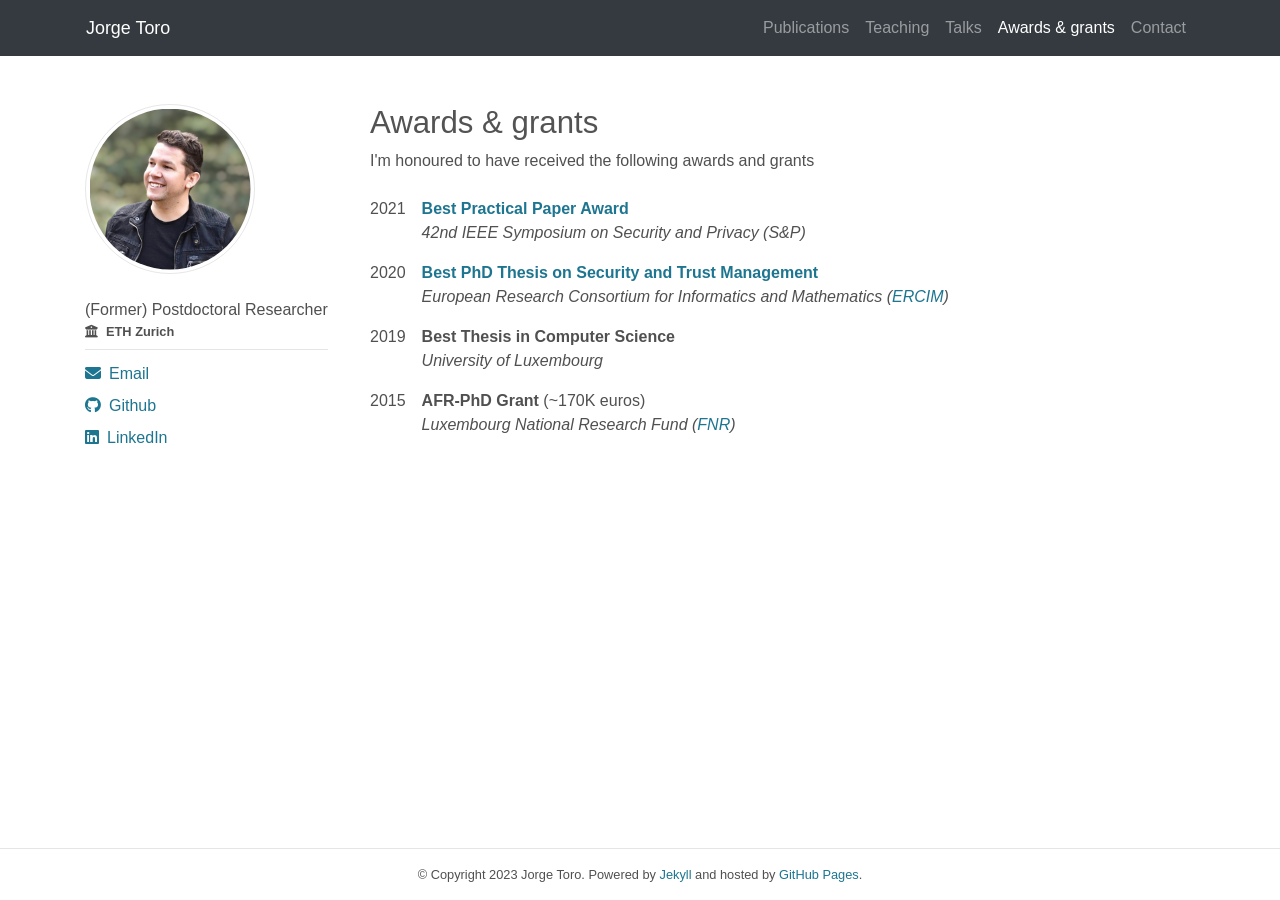
==== commit 6201aedf: "update" ====
--- a/awards-n-grants/index.html
+++ b/awards-n-grants/index.html
@@ -1 +1 @@
-<!DOCTYPE html> <html lang="en"> <head> <meta charset="utf-8"> <meta name="viewport" content="width=device-width, initial-scale=1, shrink-to-fit=no"> <meta http-equiv="X-UA-Compatible" content="IE=edge"> <title> Awards & grants | Jorge Toro </title> <meta name="description" content="Jorge Toro's academic website."> <meta name="google-site-verification" content="XbaqVxXcDgBON_eYOMAfsf_VuzDrLs3RcIf-P2u_D7I"/> <link rel="stylesheet" href="https://cdn.jsdelivr.net/npm/bootstrap@4.6.2/dist/css/bootstrap.min.css" integrity="sha384-xOolHFLEh07PJGoPkLv1IbcEPTNtaed2xpHsD9ESMhqIYd0nLMwNLD69Npy4HI+N" crossorigin="anonymous"> <link rel="stylesheet" href="https://cdnjs.cloudflare.com/ajax/libs/font-awesome/6.1.2/css/all.min.css" crossorigin="anonymous"> <link href="/assets/img/favicon.png" rel="icon"> <link href="/assets/img/apple-touch-icon.png" rel="apple-touch-icon"> <link rel="stylesheet" href="https://gitcdn.link/repo/jwarby/jekyll-pygments-themes/master/github.css"/> <link rel="stylesheet" href="/assets/css/main.css"> <link rel="canonical" href="/awards-n-grants/"> </head> <body> <div class="bg-dark mb-5 pl-2 pr-2 pl-sm-0 pr-sm-0"> <nav id="navbar" class="container-md navbar navbar-expand-lg navbar-dark"> <a class="navbar-brand" href="/">Jorge Toro</a> <button class="navbar-toggler mb-1" type="button" data-toggle="collapse" data-target="#navbarSupportedContent" aria-controls="navbarSupportedContent" aria-expanded="false" aria-label="Toggle navigation"> <span class="navbar-toggler-icon"></span> </button> <div class="collapse navbar-collapse text-right ml-auto" id="navbarSupportedContent"> <ul class="navbar-nav ml-auto"> <li class="nav-item "> <a class="nav-link" href="/publications/"> Publications </a> </li> <li class="nav-item "> <a class="nav-link" href="/teaching/"> Teaching </a> </li> <li class="nav-item "> <a class="nav-link" href="/talks/"> Talks </a> </li> <li class="nav-item active"> <a class="nav-link" href="/awards-n-grants/"> Awards &amp; grants <span class="sr-only">(current)</span> </a> </li> <li class="nav-item "> <a class="nav-link" href="/contact/"> Contact </a> </li> </ul> </div> </nav> </div> <div id="main-container" class="container-md pb-5"> <div class="row"> <div class="col-sm-3 d-none d-sm-block d-sm-block"> <div class="row"> <div class="col-auto mb-3 pr-sm-4"> <img id="profile-img" src="/assets/img/profile.jpg" alt="Profile picture" class="w-100"> </div> <div class="col-auto"> <div class="bio pt-2">Postdoctoral Researcher</div> <div class="affiliation font-weight-bold small pb-0 pb-sm-2"><a href="https://ethz.ch/en.html" target="_blank" rel="noopener noreferrer"><i class="fa fa-university mr-2"></i><span class="">ETH Zurich</span></a></div> <div class="social d-flex flex-sm-column mt-0 mt-sm-2"> <div class="pt-1 pb-1 pr-2"> <a href="mailto:%6A%6F%72%67%65.%74%6F%72%6F@%69%6E%66.%65%74%68%7A.%63%68"><i class="fas fa-envelope mr-2"></i><span class="d-none d-sm-inline">Email</span></a> </div> <div class="pt-1 pb-1 pr-2"> <a href="https://github.com/jorgetp" target="_blank" rel="noopener noreferrer"><i class="fab fa-github mr-2"></i><span class="d-none d-sm-inline">Github</span></a> </div> <div class="pt-1 pb-1 pr-2"> <a href="https://www.linkedin.com/in/jtoropozo" target="_blank" rel="noopener noreferrer"><i class="fab fa-linkedin mr-2"></i><span class="d-none d-sm-inline">LinkedIn</span></a> </div> </div> </div> </div> </div> <div class="col-sm-9"> <div><h1>Awards &amp; grants</h1></div> <div>I'm honoured to have received the following awards and grants</div> <div class="mb-3"></div> <table> <tbody> <tr> <td>2021</td> <td> <strong><a href="https://www.ieee-security.org/TC/SP2021/awards.html" target="_blank" rel="noopener noreferrer">Best Practical Paper Award</a></strong><br><em>42nd IEEE Symposium on Security and Privacy (S&amp;P)</em> </td> </tr> <tr> <td>2020</td> <td> <strong><a href="https://www.iit.cnr.it/STM-WG/contentpage06.html" target="_blank" rel="noopener noreferrer">Best PhD Thesis on Security and Trust Management</a></strong><br><em>European Research Consortium for Informatics and Mathematics (<a href="https://www.ercim.eu" target="_blank" rel="noopener noreferrer">ERCIM</a>)</em> </td> </tr> <tr> <td>2019</td> <td> <strong>Best Thesis in Computer Science</strong><br><em>University of Luxembourg</em> </td> </tr> <tr> <td>2015</td> <td> <strong>AFR-PhD Grant</strong> (~170K euros)<br><em>Luxembourg National Research Fund (<a href="https://www.fnr.lu" target="_blank" rel="noopener noreferrer">FNR</a>)</em> </td> </tr> </tbody> </table> </div> </div> </div> <footer class="container-fluid p-3 small text-center"> © Copyright 2023 Jorge Toro. Powered by <a href="http://jekyllrb.com/" target="_blank" rel="noopener noreferrer">Jekyll</a> and hosted by <a href="https://pages.github.com/" target="_blank" rel="noopener noreferrer">GitHub Pages</a>. </footer> </body> <script src="https://cdn.jsdelivr.net/npm/jquery@3.5.1/dist/jquery.slim.min.js" integrity="sha384-DfXdz2htPH0lsSSs5nCTpuj/zy4C+OGpamoFVy38MVBnE+IbbVYUew+OrCXaRkfj" crossorigin="anonymous"></script> <script src="https://cdn.jsdelivr.net/npm/bootstrap@4.6.2/dist/js/bootstrap.bundle.min.js" integrity="sha384-Fy6S3B9q64WdZWQUiU+q4/2Lc9npb8tCaSX9FK7E8HnRr0Jz8D6OP9dO5Vg3Q9ct" crossorigin="anonymous"></script> </html>+<!DOCTYPE html> <html lang="en"> <head> <meta charset="utf-8"> <meta name="viewport" content="width=device-width, initial-scale=1, shrink-to-fit=no"> <meta http-equiv="X-UA-Compatible" content="IE=edge"> <title> Awards & grants | Jorge Toro </title> <meta name="description" content="Jorge Toro's academic website."> <meta name="google-site-verification" content="XbaqVxXcDgBON_eYOMAfsf_VuzDrLs3RcIf-P2u_D7I"/> <link rel="stylesheet" href="https://cdn.jsdelivr.net/npm/bootstrap@4.6.2/dist/css/bootstrap.min.css" integrity="sha384-xOolHFLEh07PJGoPkLv1IbcEPTNtaed2xpHsD9ESMhqIYd0nLMwNLD69Npy4HI+N" crossorigin="anonymous"> <link rel="stylesheet" href="https://cdnjs.cloudflare.com/ajax/libs/font-awesome/6.1.2/css/all.min.css" crossorigin="anonymous"> <link href="/assets/img/favicon.png" rel="icon"> <link href="/assets/img/apple-touch-icon.png" rel="apple-touch-icon"> <link rel="stylesheet" href="https://gitcdn.link/repo/jwarby/jekyll-pygments-themes/master/github.css"/> <link rel="stylesheet" href="/assets/css/main.css"> <link rel="canonical" href="/awards-n-grants/"> </head> <body> <div class="bg-dark mb-5 pl-2 pr-2 pl-sm-0 pr-sm-0"> <nav id="navbar" class="container-md navbar navbar-expand-lg navbar-dark"> <a class="navbar-brand" href="/">Jorge Toro</a> <button class="navbar-toggler mb-1" type="button" data-toggle="collapse" data-target="#navbarSupportedContent" aria-controls="navbarSupportedContent" aria-expanded="false" aria-label="Toggle navigation"> <span class="navbar-toggler-icon"></span> </button> <div class="collapse navbar-collapse text-right ml-auto" id="navbarSupportedContent"> <ul class="navbar-nav ml-auto"> <li class="nav-item "> <a class="nav-link" href="/publications/"> Publications </a> </li> <li class="nav-item "> <a class="nav-link" href="/teaching/"> Teaching </a> </li> <li class="nav-item "> <a class="nav-link" href="/talks/"> Talks </a> </li> <li class="nav-item active"> <a class="nav-link" href="/awards-n-grants/"> Awards &amp; grants <span class="sr-only">(current)</span> </a> </li> <li class="nav-item "> <a class="nav-link" href="/contact/"> Contact </a> </li> </ul> </div> </nav> </div> <div id="main-container" class="container-md pb-5"> <div class="row"> <div class="col-sm-3 d-none d-sm-block d-sm-block"> <div class="row"> <div class="col-auto mb-3 pr-sm-4"> <img id="profile-img" src="/assets/img/profile.jpg" alt="Profile picture" class="w-100"> </div> <div class="col-auto"> <div class="bio pt-2">(Former) Postdoctoral Researcher</div> <div class="affiliation font-weight-bold small pb-0 pb-sm-2"><a href="https://ethz.ch/en.html" target="_blank" rel="noopener noreferrer"><i class="fa fa-university mr-2"></i><span class="">ETH Zurich</span></a></div> <div class="social d-flex flex-sm-column mt-0 mt-sm-2"> <div class="pt-1 pb-1 pr-2"> <a href="mailto:%6A%6F%72%67%65.%74%6F%72%6F@%69%6E%66.%65%74%68%7A.%63%68"><i class="fas fa-envelope mr-2"></i><span class="d-none d-sm-inline">Email</span></a> </div> <div class="pt-1 pb-1 pr-2"> <a href="https://github.com/jorgetp" target="_blank" rel="noopener noreferrer"><i class="fab fa-github mr-2"></i><span class="d-none d-sm-inline">Github</span></a> </div> <div class="pt-1 pb-1 pr-2"> <a href="https://www.linkedin.com/in/jtoropozo" target="_blank" rel="noopener noreferrer"><i class="fab fa-linkedin mr-2"></i><span class="d-none d-sm-inline">LinkedIn</span></a> </div> </div> </div> </div> </div> <div class="col-sm-9"> <div><h1>Awards &amp; grants</h1></div> <div>I'm honoured to have received the following awards and grants</div> <div class="mb-3"></div> <table> <tbody> <tr> <td>2021</td> <td> <strong><a href="https://www.ieee-security.org/TC/SP2021/awards.html" target="_blank" rel="noopener noreferrer">Best Practical Paper Award</a></strong><br><em>42nd IEEE Symposium on Security and Privacy (S&amp;P)</em> </td> </tr> <tr> <td>2020</td> <td> <strong><a href="https://www.iit.cnr.it/STM-WG/contentpage06.html" target="_blank" rel="noopener noreferrer">Best PhD Thesis on Security and Trust Management</a></strong><br><em>European Research Consortium for Informatics and Mathematics (<a href="https://www.ercim.eu" target="_blank" rel="noopener noreferrer">ERCIM</a>)</em> </td> </tr> <tr> <td>2019</td> <td> <strong>Best Thesis in Computer Science</strong><br><em>University of Luxembourg</em> </td> </tr> <tr> <td>2015</td> <td> <strong>AFR-PhD Grant</strong> (~170K euros)<br><em>Luxembourg National Research Fund (<a href="https://www.fnr.lu" target="_blank" rel="noopener noreferrer">FNR</a>)</em> </td> </tr> </tbody> </table> </div> </div> </div> <footer class="container-fluid p-3 small text-center"> © Copyright 2023 Jorge Toro. Powered by <a href="http://jekyllrb.com/" target="_blank" rel="noopener noreferrer">Jekyll</a> and hosted by <a href="https://pages.github.com/" target="_blank" rel="noopener noreferrer">GitHub Pages</a>. </footer> </body> <script src="https://cdn.jsdelivr.net/npm/jquery@3.5.1/dist/jquery.slim.min.js" integrity="sha384-DfXdz2htPH0lsSSs5nCTpuj/zy4C+OGpamoFVy38MVBnE+IbbVYUew+OrCXaRkfj" crossorigin="anonymous"></script> <script src="https://cdn.jsdelivr.net/npm/bootstrap@4.6.2/dist/js/bootstrap.bundle.min.js" integrity="sha384-Fy6S3B9q64WdZWQUiU+q4/2Lc9npb8tCaSX9FK7E8HnRr0Jz8D6OP9dO5Vg3Q9ct" crossorigin="anonymous"></script> </html>
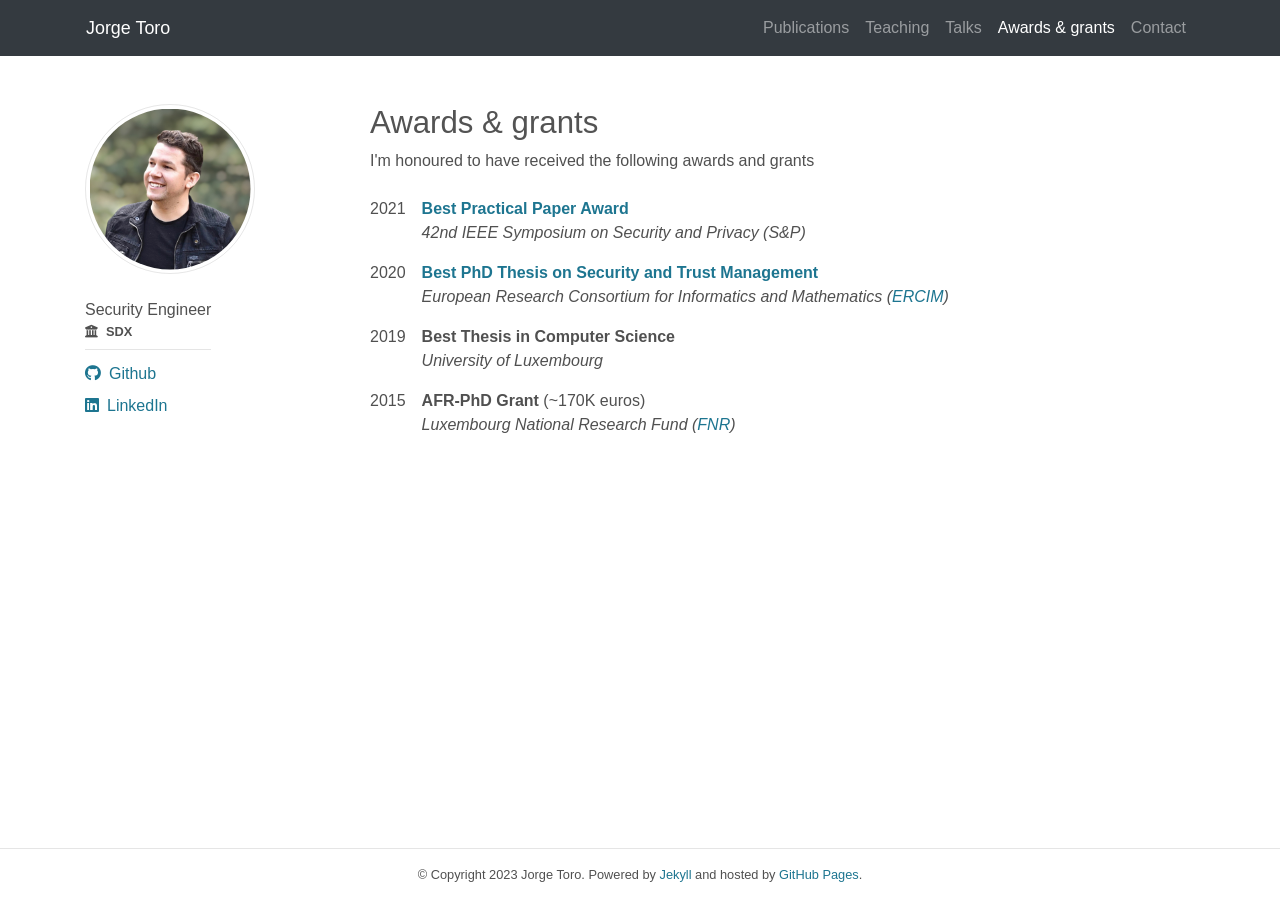
==== commit c551f29f: "update" ====
--- a/awards-n-grants/index.html
+++ b/awards-n-grants/index.html
@@ -1 +1 @@
-<!DOCTYPE html> <html lang="en"> <head> <meta charset="utf-8"> <meta name="viewport" content="width=device-width, initial-scale=1, shrink-to-fit=no"> <meta http-equiv="X-UA-Compatible" content="IE=edge"> <title> Awards & grants | Jorge Toro </title> <meta name="description" content="Jorge Toro's academic website."> <meta name="google-site-verification" content="XbaqVxXcDgBON_eYOMAfsf_VuzDrLs3RcIf-P2u_D7I"/> <link rel="stylesheet" href="https://cdn.jsdelivr.net/npm/bootstrap@4.6.2/dist/css/bootstrap.min.css" integrity="sha384-xOolHFLEh07PJGoPkLv1IbcEPTNtaed2xpHsD9ESMhqIYd0nLMwNLD69Npy4HI+N" crossorigin="anonymous"> <link rel="stylesheet" href="https://cdnjs.cloudflare.com/ajax/libs/font-awesome/6.1.2/css/all.min.css" crossorigin="anonymous"> <link href="/assets/img/favicon.png" rel="icon"> <link href="/assets/img/apple-touch-icon.png" rel="apple-touch-icon"> <link rel="stylesheet" href="https://gitcdn.link/repo/jwarby/jekyll-pygments-themes/master/github.css"/> <link rel="stylesheet" href="/assets/css/main.css"> <link rel="canonical" href="/awards-n-grants/"> </head> <body> <div class="bg-dark mb-5 pl-2 pr-2 pl-sm-0 pr-sm-0"> <nav id="navbar" class="container-md navbar navbar-expand-lg navbar-dark"> <a class="navbar-brand" href="/">Jorge Toro</a> <button class="navbar-toggler mb-1" type="button" data-toggle="collapse" data-target="#navbarSupportedContent" aria-controls="navbarSupportedContent" aria-expanded="false" aria-label="Toggle navigation"> <span class="navbar-toggler-icon"></span> </button> <div class="collapse navbar-collapse text-right ml-auto" id="navbarSupportedContent"> <ul class="navbar-nav ml-auto"> <li class="nav-item "> <a class="nav-link" href="/publications/"> Publications </a> </li> <li class="nav-item "> <a class="nav-link" href="/teaching/"> Teaching </a> </li> <li class="nav-item "> <a class="nav-link" href="/talks/"> Talks </a> </li> <li class="nav-item active"> <a class="nav-link" href="/awards-n-grants/"> Awards &amp; grants <span class="sr-only">(current)</span> </a> </li> <li class="nav-item "> <a class="nav-link" href="/contact/"> Contact </a> </li> </ul> </div> </nav> </div> <div id="main-container" class="container-md pb-5"> <div class="row"> <div class="col-sm-3 d-none d-sm-block d-sm-block"> <div class="row"> <div class="col-auto mb-3 pr-sm-4"> <img id="profile-img" src="/assets/img/profile.jpg" alt="Profile picture" class="w-100"> </div> <div class="col-auto"> <div class="bio pt-2">(Former) Postdoctoral Researcher</div> <div class="affiliation font-weight-bold small pb-0 pb-sm-2"><a href="https://ethz.ch/en.html" target="_blank" rel="noopener noreferrer"><i class="fa fa-university mr-2"></i><span class="">ETH Zurich</span></a></div> <div class="social d-flex flex-sm-column mt-0 mt-sm-2"> <div class="pt-1 pb-1 pr-2"> <a href="mailto:%6A%6F%72%67%65.%74%6F%72%6F@%69%6E%66.%65%74%68%7A.%63%68"><i class="fas fa-envelope mr-2"></i><span class="d-none d-sm-inline">Email</span></a> </div> <div class="pt-1 pb-1 pr-2"> <a href="https://github.com/jorgetp" target="_blank" rel="noopener noreferrer"><i class="fab fa-github mr-2"></i><span class="d-none d-sm-inline">Github</span></a> </div> <div class="pt-1 pb-1 pr-2"> <a href="https://www.linkedin.com/in/jtoropozo" target="_blank" rel="noopener noreferrer"><i class="fab fa-linkedin mr-2"></i><span class="d-none d-sm-inline">LinkedIn</span></a> </div> </div> </div> </div> </div> <div class="col-sm-9"> <div><h1>Awards &amp; grants</h1></div> <div>I'm honoured to have received the following awards and grants</div> <div class="mb-3"></div> <table> <tbody> <tr> <td>2021</td> <td> <strong><a href="https://www.ieee-security.org/TC/SP2021/awards.html" target="_blank" rel="noopener noreferrer">Best Practical Paper Award</a></strong><br><em>42nd IEEE Symposium on Security and Privacy (S&amp;P)</em> </td> </tr> <tr> <td>2020</td> <td> <strong><a href="https://www.iit.cnr.it/STM-WG/contentpage06.html" target="_blank" rel="noopener noreferrer">Best PhD Thesis on Security and Trust Management</a></strong><br><em>European Research Consortium for Informatics and Mathematics (<a href="https://www.ercim.eu" target="_blank" rel="noopener noreferrer">ERCIM</a>)</em> </td> </tr> <tr> <td>2019</td> <td> <strong>Best Thesis in Computer Science</strong><br><em>University of Luxembourg</em> </td> </tr> <tr> <td>2015</td> <td> <strong>AFR-PhD Grant</strong> (~170K euros)<br><em>Luxembourg National Research Fund (<a href="https://www.fnr.lu" target="_blank" rel="noopener noreferrer">FNR</a>)</em> </td> </tr> </tbody> </table> </div> </div> </div> <footer class="container-fluid p-3 small text-center"> © Copyright 2023 Jorge Toro. Powered by <a href="http://jekyllrb.com/" target="_blank" rel="noopener noreferrer">Jekyll</a> and hosted by <a href="https://pages.github.com/" target="_blank" rel="noopener noreferrer">GitHub Pages</a>. </footer> </body> <script src="https://cdn.jsdelivr.net/npm/jquery@3.5.1/dist/jquery.slim.min.js" integrity="sha384-DfXdz2htPH0lsSSs5nCTpuj/zy4C+OGpamoFVy38MVBnE+IbbVYUew+OrCXaRkfj" crossorigin="anonymous"></script> <script src="https://cdn.jsdelivr.net/npm/bootstrap@4.6.2/dist/js/bootstrap.bundle.min.js" integrity="sha384-Fy6S3B9q64WdZWQUiU+q4/2Lc9npb8tCaSX9FK7E8HnRr0Jz8D6OP9dO5Vg3Q9ct" crossorigin="anonymous"></script> </html>+<!DOCTYPE html> <html lang="en"> <head> <meta charset="utf-8"> <meta name="viewport" content="width=device-width, initial-scale=1, shrink-to-fit=no"> <meta http-equiv="X-UA-Compatible" content="IE=edge"> <title> Awards & grants | Jorge Toro </title> <meta name="description" content="Jorge Toro's website."> <meta name="google-site-verification" content="XbaqVxXcDgBON_eYOMAfsf_VuzDrLs3RcIf-P2u_D7I"/> <link rel="stylesheet" href="https://cdn.jsdelivr.net/npm/bootstrap@4.6.2/dist/css/bootstrap.min.css" integrity="sha384-xOolHFLEh07PJGoPkLv1IbcEPTNtaed2xpHsD9ESMhqIYd0nLMwNLD69Npy4HI+N" crossorigin="anonymous"> <link rel="stylesheet" href="https://cdnjs.cloudflare.com/ajax/libs/font-awesome/6.1.2/css/all.min.css" crossorigin="anonymous"> <link href="/assets/img/favicon.png" rel="icon"> <link href="/assets/img/apple-touch-icon.png" rel="apple-touch-icon"> <link rel="stylesheet" href="https://gitcdn.link/repo/jwarby/jekyll-pygments-themes/master/github.css"/> <link rel="stylesheet" href="/assets/css/main.css"> <link rel="canonical" href="/awards-n-grants/"> </head> <body> <div class="bg-dark mb-5 pl-2 pr-2 pl-sm-0 pr-sm-0"> <nav id="navbar" class="container-md navbar navbar-expand-lg navbar-dark"> <a class="navbar-brand" href="/">Jorge Toro</a> <button class="navbar-toggler mb-1" type="button" data-toggle="collapse" data-target="#navbarSupportedContent" aria-controls="navbarSupportedContent" aria-expanded="false" aria-label="Toggle navigation"> <span class="navbar-toggler-icon"></span> </button> <div class="collapse navbar-collapse text-right ml-auto" id="navbarSupportedContent"> <ul class="navbar-nav ml-auto"> <li class="nav-item "> <a class="nav-link" href="/publications/"> Publications </a> </li> <li class="nav-item "> <a class="nav-link" href="/teaching/"> Teaching </a> </li> <li class="nav-item "> <a class="nav-link" href="/talks/"> Talks </a> </li> <li class="nav-item active"> <a class="nav-link" href="/awards-n-grants/"> Awards &amp; grants <span class="sr-only">(current)</span> </a> </li> <li class="nav-item "> <a class="nav-link" href="/contact/"> Contact </a> </li> </ul> </div> </nav> </div> <div id="main-container" class="container-md pb-5"> <div class="row"> <div class="col-sm-3 d-none d-sm-block d-sm-block"> <div class="row"> <div class="col-auto mb-3 pr-sm-4"> <img id="profile-img" src="/assets/img/profile.jpg" alt="Profile picture" class="w-100"> </div> <div class="col-auto"> <div class="bio pt-2">Security Engineer</div> <div class="affiliation font-weight-bold small pb-0 pb-sm-2"><a href="https://www.sdx.com" target="_blank" rel="noopener noreferrer"><i class="fa fa-university mr-2"></i><span class="">SDX</span></a></div> <div class="social d-flex flex-sm-column mt-0 mt-sm-2"> <div class="pt-1 pb-1 pr-2"> <a href="https://github.com/jorgetp" target="_blank" rel="noopener noreferrer"><i class="fab fa-github mr-2"></i><span class="d-none d-sm-inline">Github</span></a> </div> <div class="pt-1 pb-1 pr-2"> <a href="https://www.linkedin.com/in/jtoropozo" target="_blank" rel="noopener noreferrer"><i class="fab fa-linkedin mr-2"></i><span class="d-none d-sm-inline">LinkedIn</span></a> </div> </div> </div> </div> </div> <div class="col-sm-9"> <div><h1>Awards &amp; grants</h1></div> <div>I'm honoured to have received the following awards and grants</div> <div class="mb-3"></div> <table> <tbody> <tr> <td>2021</td> <td> <strong><a href="https://www.ieee-security.org/TC/SP2021/awards.html" target="_blank" rel="noopener noreferrer">Best Practical Paper Award</a></strong><br><em>42nd IEEE Symposium on Security and Privacy (S&amp;P)</em> </td> </tr> <tr> <td>2020</td> <td> <strong><a href="https://www.iit.cnr.it/STM-WG/contentpage06.html" target="_blank" rel="noopener noreferrer">Best PhD Thesis on Security and Trust Management</a></strong><br><em>European Research Consortium for Informatics and Mathematics (<a href="https://www.ercim.eu" target="_blank" rel="noopener noreferrer">ERCIM</a>)</em> </td> </tr> <tr> <td>2019</td> <td> <strong>Best Thesis in Computer Science</strong><br><em>University of Luxembourg</em> </td> </tr> <tr> <td>2015</td> <td> <strong>AFR-PhD Grant</strong> (~170K euros)<br><em>Luxembourg National Research Fund (<a href="https://www.fnr.lu" target="_blank" rel="noopener noreferrer">FNR</a>)</em> </td> </tr> </tbody> </table> </div> </div> </div> <footer class="container-fluid p-3 small text-center"> © Copyright 2023 Jorge Toro. Powered by <a href="http://jekyllrb.com/" target="_blank" rel="noopener noreferrer">Jekyll</a> and hosted by <a href="https://pages.github.com/" target="_blank" rel="noopener noreferrer">GitHub Pages</a>. </footer> </body> <script src="https://cdn.jsdelivr.net/npm/jquery@3.5.1/dist/jquery.slim.min.js" integrity="sha384-DfXdz2htPH0lsSSs5nCTpuj/zy4C+OGpamoFVy38MVBnE+IbbVYUew+OrCXaRkfj" crossorigin="anonymous"></script> <script src="https://cdn.jsdelivr.net/npm/bootstrap@4.6.2/dist/js/bootstrap.bundle.min.js" integrity="sha384-Fy6S3B9q64WdZWQUiU+q4/2Lc9npb8tCaSX9FK7E8HnRr0Jz8D6OP9dO5Vg3Q9ct" crossorigin="anonymous"></script> </html>
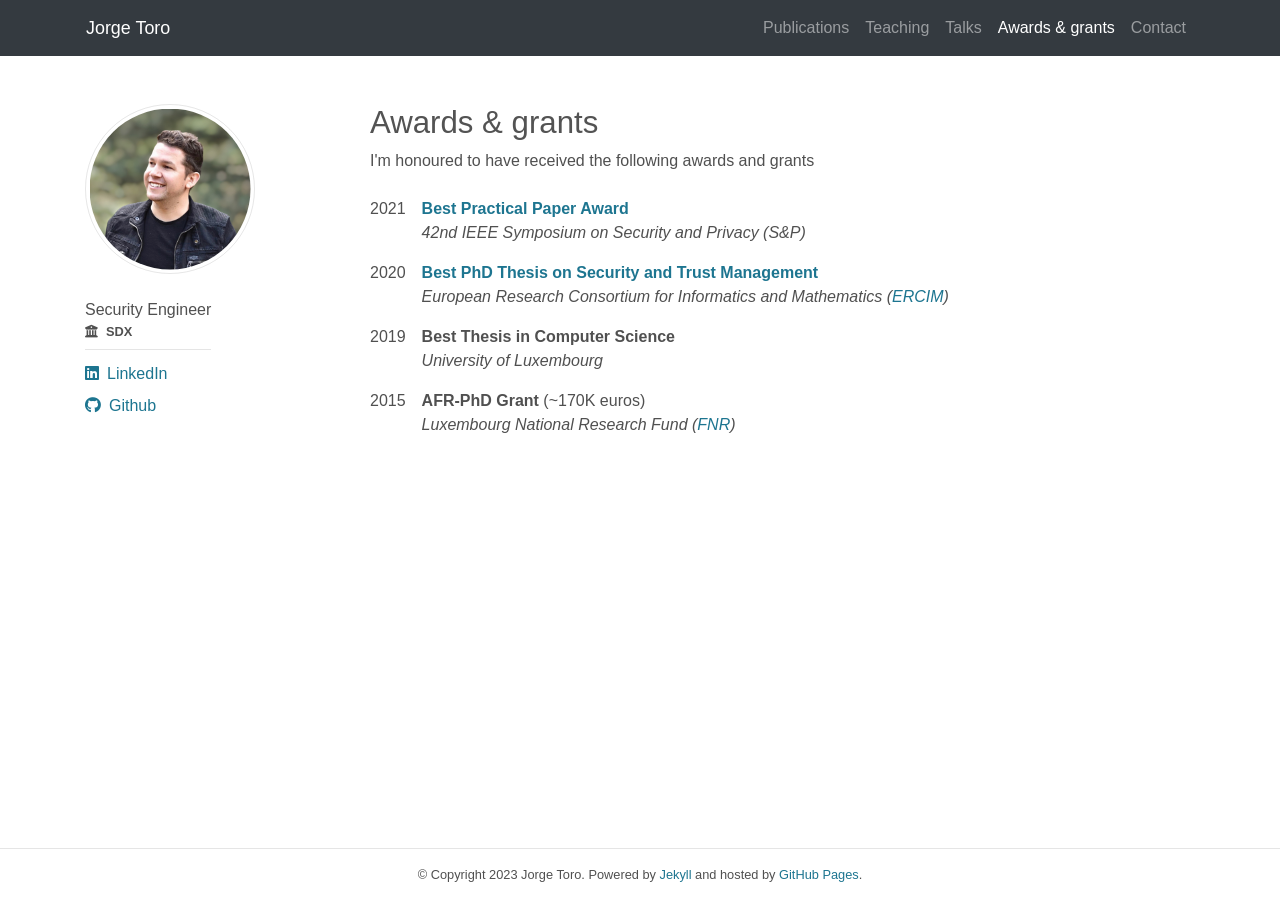
==== commit 20e172d1: "update" ====
--- a/awards-n-grants/index.html
+++ b/awards-n-grants/index.html
@@ -1 +1 @@
-<!DOCTYPE html> <html lang="en"> <head> <meta charset="utf-8"> <meta name="viewport" content="width=device-width, initial-scale=1, shrink-to-fit=no"> <meta http-equiv="X-UA-Compatible" content="IE=edge"> <title> Awards & grants | Jorge Toro </title> <meta name="description" content="Jorge Toro's website."> <meta name="google-site-verification" content="XbaqVxXcDgBON_eYOMAfsf_VuzDrLs3RcIf-P2u_D7I"/> <link rel="stylesheet" href="https://cdn.jsdelivr.net/npm/bootstrap@4.6.2/dist/css/bootstrap.min.css" integrity="sha384-xOolHFLEh07PJGoPkLv1IbcEPTNtaed2xpHsD9ESMhqIYd0nLMwNLD69Npy4HI+N" crossorigin="anonymous"> <link rel="stylesheet" href="https://cdnjs.cloudflare.com/ajax/libs/font-awesome/6.1.2/css/all.min.css" crossorigin="anonymous"> <link href="/assets/img/favicon.png" rel="icon"> <link href="/assets/img/apple-touch-icon.png" rel="apple-touch-icon"> <link rel="stylesheet" href="https://gitcdn.link/repo/jwarby/jekyll-pygments-themes/master/github.css"/> <link rel="stylesheet" href="/assets/css/main.css"> <link rel="canonical" href="/awards-n-grants/"> </head> <body> <div class="bg-dark mb-5 pl-2 pr-2 pl-sm-0 pr-sm-0"> <nav id="navbar" class="container-md navbar navbar-expand-lg navbar-dark"> <a class="navbar-brand" href="/">Jorge Toro</a> <button class="navbar-toggler mb-1" type="button" data-toggle="collapse" data-target="#navbarSupportedContent" aria-controls="navbarSupportedContent" aria-expanded="false" aria-label="Toggle navigation"> <span class="navbar-toggler-icon"></span> </button> <div class="collapse navbar-collapse text-right ml-auto" id="navbarSupportedContent"> <ul class="navbar-nav ml-auto"> <li class="nav-item "> <a class="nav-link" href="/publications/"> Publications </a> </li> <li class="nav-item "> <a class="nav-link" href="/teaching/"> Teaching </a> </li> <li class="nav-item "> <a class="nav-link" href="/talks/"> Talks </a> </li> <li class="nav-item active"> <a class="nav-link" href="/awards-n-grants/"> Awards &amp; grants <span class="sr-only">(current)</span> </a> </li> <li class="nav-item "> <a class="nav-link" href="/contact/"> Contact </a> </li> </ul> </div> </nav> </div> <div id="main-container" class="container-md pb-5"> <div class="row"> <div class="col-sm-3 d-none d-sm-block d-sm-block"> <div class="row"> <div class="col-auto mb-3 pr-sm-4"> <img id="profile-img" src="/assets/img/profile.jpg" alt="Profile picture" class="w-100"> </div> <div class="col-auto"> <div class="bio pt-2">Security Engineer</div> <div class="affiliation font-weight-bold small pb-0 pb-sm-2"><a href="https://www.sdx.com" target="_blank" rel="noopener noreferrer"><i class="fa fa-university mr-2"></i><span class="">SDX</span></a></div> <div class="social d-flex flex-sm-column mt-0 mt-sm-2"> <div class="pt-1 pb-1 pr-2"> <a href="https://github.com/jorgetp" target="_blank" rel="noopener noreferrer"><i class="fab fa-github mr-2"></i><span class="d-none d-sm-inline">Github</span></a> </div> <div class="pt-1 pb-1 pr-2"> <a href="https://www.linkedin.com/in/jtoropozo" target="_blank" rel="noopener noreferrer"><i class="fab fa-linkedin mr-2"></i><span class="d-none d-sm-inline">LinkedIn</span></a> </div> </div> </div> </div> </div> <div class="col-sm-9"> <div><h1>Awards &amp; grants</h1></div> <div>I'm honoured to have received the following awards and grants</div> <div class="mb-3"></div> <table> <tbody> <tr> <td>2021</td> <td> <strong><a href="https://www.ieee-security.org/TC/SP2021/awards.html" target="_blank" rel="noopener noreferrer">Best Practical Paper Award</a></strong><br><em>42nd IEEE Symposium on Security and Privacy (S&amp;P)</em> </td> </tr> <tr> <td>2020</td> <td> <strong><a href="https://www.iit.cnr.it/STM-WG/contentpage06.html" target="_blank" rel="noopener noreferrer">Best PhD Thesis on Security and Trust Management</a></strong><br><em>European Research Consortium for Informatics and Mathematics (<a href="https://www.ercim.eu" target="_blank" rel="noopener noreferrer">ERCIM</a>)</em> </td> </tr> <tr> <td>2019</td> <td> <strong>Best Thesis in Computer Science</strong><br><em>University of Luxembourg</em> </td> </tr> <tr> <td>2015</td> <td> <strong>AFR-PhD Grant</strong> (~170K euros)<br><em>Luxembourg National Research Fund (<a href="https://www.fnr.lu" target="_blank" rel="noopener noreferrer">FNR</a>)</em> </td> </tr> </tbody> </table> </div> </div> </div> <footer class="container-fluid p-3 small text-center"> © Copyright 2023 Jorge Toro. Powered by <a href="http://jekyllrb.com/" target="_blank" rel="noopener noreferrer">Jekyll</a> and hosted by <a href="https://pages.github.com/" target="_blank" rel="noopener noreferrer">GitHub Pages</a>. </footer> </body> <script src="https://cdn.jsdelivr.net/npm/jquery@3.5.1/dist/jquery.slim.min.js" integrity="sha384-DfXdz2htPH0lsSSs5nCTpuj/zy4C+OGpamoFVy38MVBnE+IbbVYUew+OrCXaRkfj" crossorigin="anonymous"></script> <script src="https://cdn.jsdelivr.net/npm/bootstrap@4.6.2/dist/js/bootstrap.bundle.min.js" integrity="sha384-Fy6S3B9q64WdZWQUiU+q4/2Lc9npb8tCaSX9FK7E8HnRr0Jz8D6OP9dO5Vg3Q9ct" crossorigin="anonymous"></script> </html>+<!DOCTYPE html> <html lang="en"> <head> <meta charset="utf-8"> <meta name="viewport" content="width=device-width, initial-scale=1, shrink-to-fit=no"> <meta http-equiv="X-UA-Compatible" content="IE=edge"> <title> Awards & grants | Jorge Toro </title> <meta name="description" content="Jorge Toro's website."> <meta name="google-site-verification" content="XbaqVxXcDgBON_eYOMAfsf_VuzDrLs3RcIf-P2u_D7I"/> <link rel="stylesheet" href="https://cdn.jsdelivr.net/npm/bootstrap@4.6.2/dist/css/bootstrap.min.css" integrity="sha384-xOolHFLEh07PJGoPkLv1IbcEPTNtaed2xpHsD9ESMhqIYd0nLMwNLD69Npy4HI+N" crossorigin="anonymous"> <link rel="stylesheet" href="https://cdnjs.cloudflare.com/ajax/libs/font-awesome/6.1.2/css/all.min.css" crossorigin="anonymous"> <link href="/assets/img/favicon.png" rel="icon"> <link href="/assets/img/apple-touch-icon.png" rel="apple-touch-icon"> <link rel="stylesheet" href="https://gitcdn.link/repo/jwarby/jekyll-pygments-themes/master/github.css"/> <link rel="stylesheet" href="/assets/css/main.css"> <link rel="canonical" href="/awards-n-grants/"> </head> <body> <div class="bg-dark mb-5 pl-2 pr-2 pl-sm-0 pr-sm-0"> <nav id="navbar" class="container-md navbar navbar-expand-lg navbar-dark"> <a class="navbar-brand" href="/">Jorge Toro</a> <button class="navbar-toggler mb-1" type="button" data-toggle="collapse" data-target="#navbarSupportedContent" aria-controls="navbarSupportedContent" aria-expanded="false" aria-label="Toggle navigation"> <span class="navbar-toggler-icon"></span> </button> <div class="collapse navbar-collapse text-right ml-auto" id="navbarSupportedContent"> <ul class="navbar-nav ml-auto"> <li class="nav-item "> <a class="nav-link" href="/publications/"> Publications </a> </li> <li class="nav-item "> <a class="nav-link" href="/teaching/"> Teaching </a> </li> <li class="nav-item "> <a class="nav-link" href="/talks/"> Talks </a> </li> <li class="nav-item active"> <a class="nav-link" href="/awards-n-grants/"> Awards &amp; grants <span class="sr-only">(current)</span> </a> </li> <li class="nav-item "> <a class="nav-link" href="/contact/"> Contact </a> </li> </ul> </div> </nav> </div> <div id="main-container" class="container-md pb-5"> <div class="row"> <div class="col-sm-3 d-none d-sm-block d-sm-block"> <div class="row"> <div class="col-auto mb-3 pr-sm-4"> <img id="profile-img" src="/assets/img/profile.jpg" alt="Profile picture" class="w-100"> </div> <div class="col-auto"> <div class="bio pt-2">Security Engineer</div> <div class="affiliation font-weight-bold small pb-0 pb-sm-2"><a href="https://www.sdx.com" target="_blank" rel="noopener noreferrer"><i class="fa fa-university mr-2"></i><span class="">SDX</span></a></div> <div class="social d-flex flex-sm-column mt-0 mt-sm-2"> <div class="pt-1 pb-1 pr-2"> <a href="https://www.linkedin.com/in/jtoropozo" target="_blank" rel="noopener noreferrer"><i class="fab fa-linkedin mr-2"></i><span class="d-none d-sm-inline">LinkedIn</span></a> </div> <div class="pt-1 pb-1 pr-2"> <a href="https://github.com/jorgetp" target="_blank" rel="noopener noreferrer"><i class="fab fa-github mr-2"></i><span class="d-none d-sm-inline">Github</span></a> </div> </div> </div> </div> </div> <div class="col-sm-9"> <div><h1>Awards &amp; grants</h1></div> <div>I'm honoured to have received the following awards and grants</div> <div class="mb-3"></div> <table> <tbody> <tr> <td>2021</td> <td> <strong><a href="https://www.ieee-security.org/TC/SP2021/awards.html" target="_blank" rel="noopener noreferrer">Best Practical Paper Award</a></strong><br><em>42nd IEEE Symposium on Security and Privacy (S&amp;P)</em> </td> </tr> <tr> <td>2020</td> <td> <strong><a href="https://www.iit.cnr.it/STM-WG/contentpage06.html" target="_blank" rel="noopener noreferrer">Best PhD Thesis on Security and Trust Management</a></strong><br><em>European Research Consortium for Informatics and Mathematics (<a href="https://www.ercim.eu" target="_blank" rel="noopener noreferrer">ERCIM</a>)</em> </td> </tr> <tr> <td>2019</td> <td> <strong>Best Thesis in Computer Science</strong><br><em>University of Luxembourg</em> </td> </tr> <tr> <td>2015</td> <td> <strong>AFR-PhD Grant</strong> (~170K euros)<br><em>Luxembourg National Research Fund (<a href="https://www.fnr.lu" target="_blank" rel="noopener noreferrer">FNR</a>)</em> </td> </tr> </tbody> </table> </div> </div> </div> <footer class="container-fluid p-3 small text-center"> © Copyright 2023 Jorge Toro. Powered by <a href="http://jekyllrb.com/" target="_blank" rel="noopener noreferrer">Jekyll</a> and hosted by <a href="https://pages.github.com/" target="_blank" rel="noopener noreferrer">GitHub Pages</a>. </footer> </body> <script src="https://cdn.jsdelivr.net/npm/jquery@3.5.1/dist/jquery.slim.min.js" integrity="sha384-DfXdz2htPH0lsSSs5nCTpuj/zy4C+OGpamoFVy38MVBnE+IbbVYUew+OrCXaRkfj" crossorigin="anonymous"></script> <script src="https://cdn.jsdelivr.net/npm/bootstrap@4.6.2/dist/js/bootstrap.bundle.min.js" integrity="sha384-Fy6S3B9q64WdZWQUiU+q4/2Lc9npb8tCaSX9FK7E8HnRr0Jz8D6OP9dO5Vg3Q9ct" crossorigin="anonymous"></script> </html>
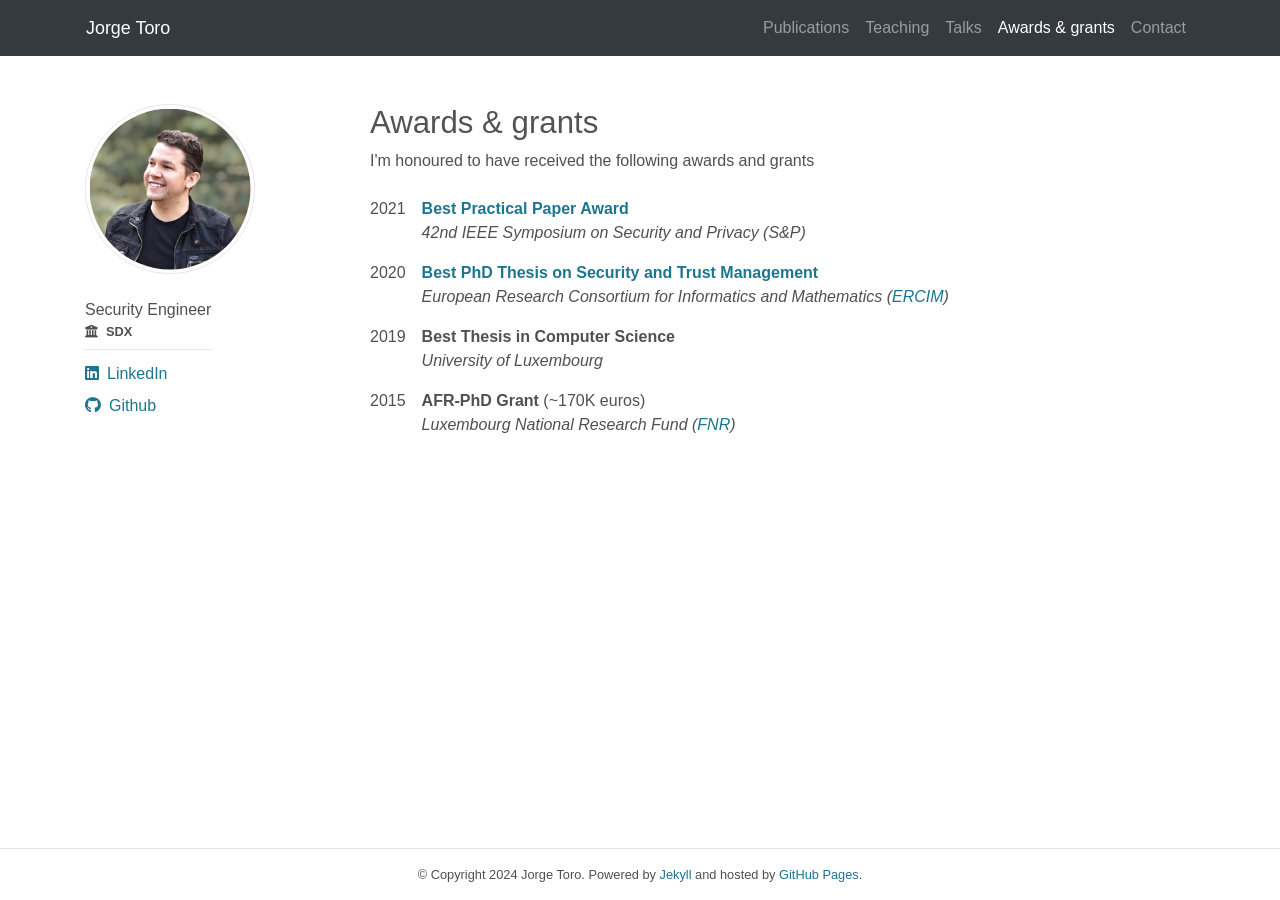
==== commit 383b077b: "update" ====
--- a/awards-n-grants/index.html
+++ b/awards-n-grants/index.html
@@ -1 +1 @@
-<!DOCTYPE html> <html lang="en"> <head> <meta charset="utf-8"> <meta name="viewport" content="width=device-width, initial-scale=1, shrink-to-fit=no"> <meta http-equiv="X-UA-Compatible" content="IE=edge"> <title> Awards & grants | Jorge Toro </title> <meta name="description" content="Jorge Toro's website."> <meta name="google-site-verification" content="XbaqVxXcDgBON_eYOMAfsf_VuzDrLs3RcIf-P2u_D7I"/> <link rel="stylesheet" href="https://cdn.jsdelivr.net/npm/bootstrap@4.6.2/dist/css/bootstrap.min.css" integrity="sha384-xOolHFLEh07PJGoPkLv1IbcEPTNtaed2xpHsD9ESMhqIYd0nLMwNLD69Npy4HI+N" crossorigin="anonymous"> <link rel="stylesheet" href="https://cdnjs.cloudflare.com/ajax/libs/font-awesome/6.1.2/css/all.min.css" crossorigin="anonymous"> <link href="/assets/img/favicon.png" rel="icon"> <link href="/assets/img/apple-touch-icon.png" rel="apple-touch-icon"> <link rel="stylesheet" href="https://gitcdn.link/repo/jwarby/jekyll-pygments-themes/master/github.css"/> <link rel="stylesheet" href="/assets/css/main.css"> <link rel="canonical" href="/awards-n-grants/"> </head> <body> <div class="bg-dark mb-5 pl-2 pr-2 pl-sm-0 pr-sm-0"> <nav id="navbar" class="container-md navbar navbar-expand-lg navbar-dark"> <a class="navbar-brand" href="/">Jorge Toro</a> <button class="navbar-toggler mb-1" type="button" data-toggle="collapse" data-target="#navbarSupportedContent" aria-controls="navbarSupportedContent" aria-expanded="false" aria-label="Toggle navigation"> <span class="navbar-toggler-icon"></span> </button> <div class="collapse navbar-collapse text-right ml-auto" id="navbarSupportedContent"> <ul class="navbar-nav ml-auto"> <li class="nav-item "> <a class="nav-link" href="/publications/"> Publications </a> </li> <li class="nav-item "> <a class="nav-link" href="/teaching/"> Teaching </a> </li> <li class="nav-item "> <a class="nav-link" href="/talks/"> Talks </a> </li> <li class="nav-item active"> <a class="nav-link" href="/awards-n-grants/"> Awards &amp; grants <span class="sr-only">(current)</span> </a> </li> <li class="nav-item "> <a class="nav-link" href="/contact/"> Contact </a> </li> </ul> </div> </nav> </div> <div id="main-container" class="container-md pb-5"> <div class="row"> <div class="col-sm-3 d-none d-sm-block d-sm-block"> <div class="row"> <div class="col-auto mb-3 pr-sm-4"> <img id="profile-img" src="/assets/img/profile.jpg" alt="Profile picture" class="w-100"> </div> <div class="col-auto"> <div class="bio pt-2">Security Engineer</div> <div class="affiliation font-weight-bold small pb-0 pb-sm-2"><a href="https://www.sdx.com" target="_blank" rel="noopener noreferrer"><i class="fa fa-university mr-2"></i><span class="">SDX</span></a></div> <div class="social d-flex flex-sm-column mt-0 mt-sm-2"> <div class="pt-1 pb-1 pr-2"> <a href="https://www.linkedin.com/in/jtoropozo" target="_blank" rel="noopener noreferrer"><i class="fab fa-linkedin mr-2"></i><span class="d-none d-sm-inline">LinkedIn</span></a> </div> <div class="pt-1 pb-1 pr-2"> <a href="https://github.com/jorgetp" target="_blank" rel="noopener noreferrer"><i class="fab fa-github mr-2"></i><span class="d-none d-sm-inline">Github</span></a> </div> </div> </div> </div> </div> <div class="col-sm-9"> <div><h1>Awards &amp; grants</h1></div> <div>I'm honoured to have received the following awards and grants</div> <div class="mb-3"></div> <table> <tbody> <tr> <td>2021</td> <td> <strong><a href="https://www.ieee-security.org/TC/SP2021/awards.html" target="_blank" rel="noopener noreferrer">Best Practical Paper Award</a></strong><br><em>42nd IEEE Symposium on Security and Privacy (S&amp;P)</em> </td> </tr> <tr> <td>2020</td> <td> <strong><a href="https://www.iit.cnr.it/STM-WG/contentpage06.html" target="_blank" rel="noopener noreferrer">Best PhD Thesis on Security and Trust Management</a></strong><br><em>European Research Consortium for Informatics and Mathematics (<a href="https://www.ercim.eu" target="_blank" rel="noopener noreferrer">ERCIM</a>)</em> </td> </tr> <tr> <td>2019</td> <td> <strong>Best Thesis in Computer Science</strong><br><em>University of Luxembourg</em> </td> </tr> <tr> <td>2015</td> <td> <strong>AFR-PhD Grant</strong> (~170K euros)<br><em>Luxembourg National Research Fund (<a href="https://www.fnr.lu" target="_blank" rel="noopener noreferrer">FNR</a>)</em> </td> </tr> </tbody> </table> </div> </div> </div> <footer class="container-fluid p-3 small text-center"> © Copyright 2023 Jorge Toro. Powered by <a href="http://jekyllrb.com/" target="_blank" rel="noopener noreferrer">Jekyll</a> and hosted by <a href="https://pages.github.com/" target="_blank" rel="noopener noreferrer">GitHub Pages</a>. </footer> </body> <script src="https://cdn.jsdelivr.net/npm/jquery@3.5.1/dist/jquery.slim.min.js" integrity="sha384-DfXdz2htPH0lsSSs5nCTpuj/zy4C+OGpamoFVy38MVBnE+IbbVYUew+OrCXaRkfj" crossorigin="anonymous"></script> <script src="https://cdn.jsdelivr.net/npm/bootstrap@4.6.2/dist/js/bootstrap.bundle.min.js" integrity="sha384-Fy6S3B9q64WdZWQUiU+q4/2Lc9npb8tCaSX9FK7E8HnRr0Jz8D6OP9dO5Vg3Q9ct" crossorigin="anonymous"></script> </html>+<!DOCTYPE html> <html lang="en"> <head> <meta charset="utf-8"> <meta name="viewport" content="width=device-width, initial-scale=1, shrink-to-fit=no"> <meta http-equiv="X-UA-Compatible" content="IE=edge"> <title> Awards & grants | Jorge Toro </title> <meta name="description" content="Jorge Toro's website."> <meta name="google-site-verification" content="XbaqVxXcDgBON_eYOMAfsf_VuzDrLs3RcIf-P2u_D7I"/> <link rel="stylesheet" href="https://cdn.jsdelivr.net/npm/bootstrap@4.6.2/dist/css/bootstrap.min.css" integrity="sha384-xOolHFLEh07PJGoPkLv1IbcEPTNtaed2xpHsD9ESMhqIYd0nLMwNLD69Npy4HI+N" crossorigin="anonymous"> <link rel="stylesheet" href="https://cdnjs.cloudflare.com/ajax/libs/font-awesome/6.1.2/css/all.min.css" crossorigin="anonymous"> <link href="/assets/img/favicon.png" rel="icon"> <link href="/assets/img/apple-touch-icon.png" rel="apple-touch-icon"> <link rel="stylesheet" href="https://gitcdn.link/repo/jwarby/jekyll-pygments-themes/master/github.css"/> <link rel="stylesheet" href="/assets/css/main.css"> <link rel="canonical" href="/awards-n-grants/"> </head> <body> <div class="bg-dark mb-5 pl-2 pr-2 pl-sm-0 pr-sm-0"> <nav id="navbar" class="container-md navbar navbar-expand-lg navbar-dark"> <a class="navbar-brand" href="/">Jorge Toro</a> <button class="navbar-toggler mb-1" type="button" data-toggle="collapse" data-target="#navbarSupportedContent" aria-controls="navbarSupportedContent" aria-expanded="false" aria-label="Toggle navigation"> <span class="navbar-toggler-icon"></span> </button> <div class="collapse navbar-collapse text-right ml-auto" id="navbarSupportedContent"> <ul class="navbar-nav ml-auto"> <li class="nav-item "> <a class="nav-link" href="/publications/"> Publications </a> </li> <li class="nav-item "> <a class="nav-link" href="/teaching/"> Teaching </a> </li> <li class="nav-item "> <a class="nav-link" href="/talks/"> Talks </a> </li> <li class="nav-item active"> <a class="nav-link" href="/awards-n-grants/"> Awards &amp; grants <span class="sr-only">(current)</span> </a> </li> <li class="nav-item "> <a class="nav-link" href="/contact/"> Contact </a> </li> </ul> </div> </nav> </div> <div id="main-container" class="container-md pb-5"> <div class="row"> <div class="col-sm-3 d-none d-sm-block d-sm-block"> <div class="row"> <div class="col-auto mb-3 pr-sm-4"> <img id="profile-img" src="/assets/img/profile.jpg" alt="Profile picture" class="w-100"> </div> <div class="col-auto"> <div class="bio pt-2">Security Engineer</div> <div class="affiliation font-weight-bold small pb-0 pb-sm-2"><a href="https://www.sdx.com" target="_blank" rel="noopener noreferrer"><i class="fa fa-university mr-2"></i><span class="">SDX</span></a></div> <div class="social d-flex flex-sm-column mt-0 mt-sm-2"> <div class="pt-1 pb-1 pr-2"> <a href="https://www.linkedin.com/in/jtoropozo" target="_blank" rel="noopener noreferrer"><i class="fab fa-linkedin mr-2"></i><span class="d-none d-sm-inline">LinkedIn</span></a> </div> <div class="pt-1 pb-1 pr-2"> <a href="https://github.com/jorgetp" target="_blank" rel="noopener noreferrer"><i class="fab fa-github mr-2"></i><span class="d-none d-sm-inline">Github</span></a> </div> </div> </div> </div> </div> <div class="col-sm-9"> <div><h1>Awards &amp; grants</h1></div> <div>I'm honoured to have received the following awards and grants</div> <div class="mb-3"></div> <table> <tbody> <tr> <td>2021</td> <td> <strong><a href="https://www.ieee-security.org/TC/SP2021/awards.html" target="_blank" rel="noopener noreferrer">Best Practical Paper Award</a></strong><br><em>42nd IEEE Symposium on Security and Privacy (S&amp;P)</em> </td> </tr> <tr> <td>2020</td> <td> <strong><a href="https://www.iit.cnr.it/STM-WG/contentpage06.html" target="_blank" rel="noopener noreferrer">Best PhD Thesis on Security and Trust Management</a></strong><br><em>European Research Consortium for Informatics and Mathematics (<a href="https://www.ercim.eu" target="_blank" rel="noopener noreferrer">ERCIM</a>)</em> </td> </tr> <tr> <td>2019</td> <td> <strong>Best Thesis in Computer Science</strong><br><em>University of Luxembourg</em> </td> </tr> <tr> <td>2015</td> <td> <strong>AFR-PhD Grant</strong> (~170K euros)<br><em>Luxembourg National Research Fund (<a href="https://www.fnr.lu" target="_blank" rel="noopener noreferrer">FNR</a>)</em> </td> </tr> </tbody> </table> </div> </div> </div> <footer class="container-fluid p-3 small text-center"> © Copyright 2024 Jorge Toro. Powered by <a href="http://jekyllrb.com/" target="_blank" rel="noopener noreferrer">Jekyll</a> and hosted by <a href="https://pages.github.com/" target="_blank" rel="noopener noreferrer">GitHub Pages</a>. </footer> </body> <script src="https://cdn.jsdelivr.net/npm/jquery@3.5.1/dist/jquery.slim.min.js" integrity="sha384-DfXdz2htPH0lsSSs5nCTpuj/zy4C+OGpamoFVy38MVBnE+IbbVYUew+OrCXaRkfj" crossorigin="anonymous"></script> <script src="https://cdn.jsdelivr.net/npm/bootstrap@4.6.2/dist/js/bootstrap.bundle.min.js" integrity="sha384-Fy6S3B9q64WdZWQUiU+q4/2Lc9npb8tCaSX9FK7E8HnRr0Jz8D6OP9dO5Vg3Q9ct" crossorigin="anonymous"></script> </html>
